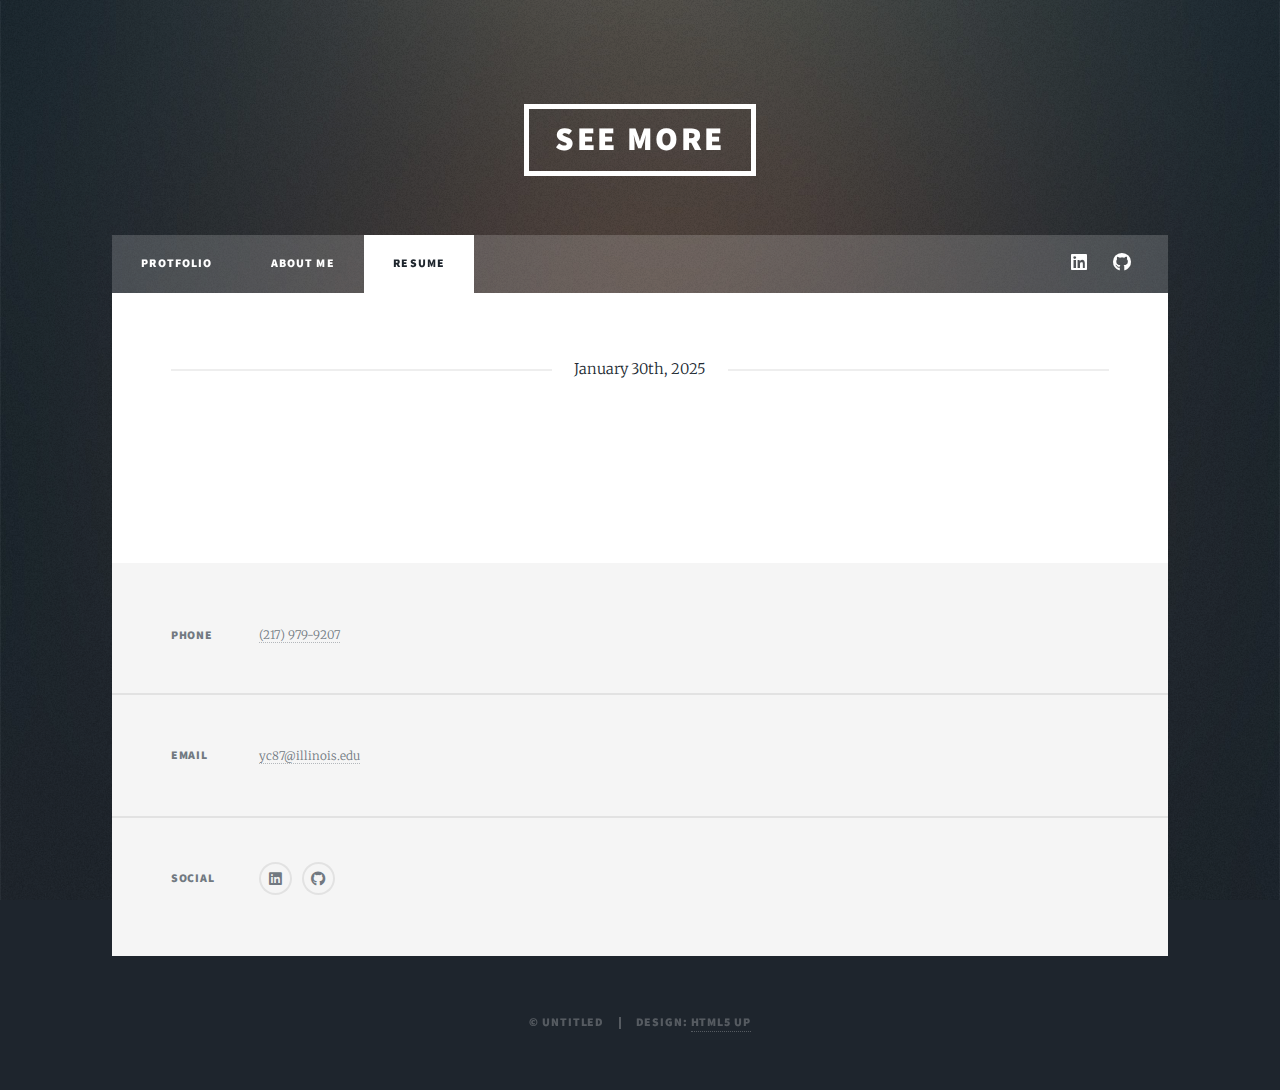
==== Resume.html @ 0efb48a1 "first commit" ====
<!DOCTYPE HTML>
<!--
	Massively by HTML5 UP
	html5up.net | @ajlkn
	Free for personal and commercial use under the CCA 3.0 license (html5up.net/license)
-->
<html>
	<head>
		<title>resume</title>
		<meta charset="utf-8" />
		<meta name="viewport" content="width=device-width, initial-scale=1, user-scalable=no" />
		<link rel="stylesheet" href="assets/css/main.css" />
		<noscript><link rel="stylesheet" href="assets/css/noscript.css" /></noscript>
	</head>
	<body class="is-preload">

		<!-- Wrapper -->
			<div id="wrapper">

				<!-- Header -->
					<header id="header">
						<a href="index.html" class="logo">See more</a>
					</header>

				<!-- Nav -->
					<nav id="nav">
						<ul class="links">
							<li><a href="index.html">Protfolio</a></li>
							<li><a href="AboutMe.html">About Me</a></li>
							<li class="active"><a href="Resume.html">Resume</a></li>
						</ul>
						<ul class="icons">
							<li><a href="https://www.linkedin.com/in/yun-chiao-miffy-cheng-388299326/" class="icon brands alt fa-linkedin"><span class="label">LinkedIn</span></a></li>
							<li><a href="https://github.com/miffycheng" class="icon brands fa-github"><span class="label">GitHub</span></a></li>
						</ul>
					</nav>

				<!-- Main -->
					<div id="main">

						<!-- Post -->
							<section class="post">
								<header class="major">
									<span class="date">January 30th, 2025</span>
			
									<div class="image main"><img src="images/PORTFOLIO.jpg" alt="" /></div>
								</header>


								
</code></pre>

							</section>

					</div>

				<!-- Footer -->
					<footer id="footer">
						<section class="split contact">
							<section>
								<h3>Phone</h3>
								<p><a href="#">(217) 979-9207</a></p>
							</section>
							<section>
								<h3>Email</h3>
								<p><a href="#">yc87@illinois.edu</a></p>
							</section>
							<section>
								<h3>Social</h3>
								<ul class="icons alt">
									<li><a href="https://www.linkedin.com/in/yun-chiao-miffy-cheng-388299326/" class="icon brands alt fa-linkedin"><span class="label">LinkedIn</span></a></li>
									<li><a href="https://github.com/miffycheng" class="icon brands fa-github"><span class="label">GitHub</span></a></li>
								</ul>
							</section>
						</section>
					</footer>

				<!-- Copyright -->
					<div id="copyright">
						<ul><li>&copy; Untitled</li><li>Design: <a href="https://html5up.net">HTML5 UP</a></li></ul>
					</div>

			</div>

		<!-- Scripts -->
			<script src="assets/js/jquery.min.js"></script>
			<script src="assets/js/jquery.scrollex.min.js"></script>
			<script src="assets/js/jquery.scrolly.min.js"></script>
			<script src="assets/js/browser.min.js"></script>
			<script src="assets/js/breakpoints.min.js"></script>
			<script src="assets/js/util.js"></script>
			<script src="assets/js/main.js"></script>

	</body>
</html>
---- assets/css/main.css ----
@import url(fontawesome-all.min.css);
@import url("https://fonts.googleapis.com/css?family=Merriweather:300,700,300italic,700italic|Source+Sans+Pro:900");

/*
	Massively by HTML5 UP
	html5up.net | @ajlkn
	Free for personal and commercial use under the CCA 3.0 license (html5up.net/license)
*/

html, body, div, span, applet, object,
iframe, h1, h2, h3, h4, h5, h6, p, blockquote,
pre, a, abbr, acronym, address, big, cite,
code, del, dfn, em, img, ins, kbd, q, s, samp,
small, strike, strong, sub, sup, tt, var, b,
u, i, center, dl, dt, dd, ol, ul, li, fieldset,
form, label, legend, table, caption, tbody,
tfoot, thead, tr, th, td, article, aside,
canvas, details, embed, figure, figcaption,
footer, header, hgroup, menu, nav, output, ruby,
section, summary, time, mark, audio, video {
	margin: 0;
	padding: 0;
	border: 0;
	font-size: 100%;
	font: inherit;
	vertical-align: baseline;}

article, aside, details, figcaption, figure,
footer, header, hgroup, menu, nav, section {
	display: block;}

body {
	line-height: 1;
}

ol, ul {
	list-style: none;
}

blockquote, q {
	quotes: none;
}

	blockquote:before, blockquote:after, q:before, q:after {
		content: '';
		content: none;
	}

table {
	border-collapse: collapse;
	border-spacing: 0;
}

body {
	-webkit-text-size-adjust: none;
}

mark {
	background-color: transparent;
	color: inherit;
}

input::-moz-focus-inner {
	border: 0;
	padding: 0;
}

input, select, textarea {
	-moz-appearance: none;
	-webkit-appearance: none;
	-ms-appearance: none;
	appearance: none;
}

/* Basic */

	@-ms-viewport {
		width: device-width;
	}

	body {
		-ms-overflow-style: scrollbar;
	}

	@media screen and (max-width: 480px) {

		html, body {
			min-width: 320px;
		}

	}

	html {
		box-sizing: border-box;
	}

	*, *:before, *:after {
		box-sizing: inherit;
	}

	body {
		background-color: #1e252d;
	}

		body.is-preload *, body.is-preload *:before, body.is-preload *:after {
			-moz-animation: none !important;
			-webkit-animation: none !important;
			-ms-animation: none !important;
			animation: none !important;
			-moz-transition: none !important;
			-webkit-transition: none !important;
			-ms-transition: none !important;
			transition: none !important;
		}

/* Type */

	html {
		font-size: 16pt;
	}

		@media screen and (max-width: 1680px) {

			html {
				font-size: 12pt;
			}

		}

		@media screen and (max-width: 1280px) {

			html {
				font-size: 11pt;
			}

		}

		@media screen and (max-width: 360px) {

			html {
				font-size: 10pt;
			}

		}

	body {
		color: #212931;
	}

	body, input, select, textarea {
		font-family: "Merriweather", Georgia, serif;
		font-weight: 300;
		font-size: 1rem;
		line-height: 2.375;
	}

	a {
		-moz-transition: color 0.2s ease-in-out, background-color 0.2s ease-in-out, border-color 0.2s ease-in-out, box-shadow 0.2s ease-in-out;
		-webkit-transition: color 0.2s ease-in-out, background-color 0.2s ease-in-out, border-color 0.2s ease-in-out, box-shadow 0.2s ease-in-out;
		-ms-transition: color 0.2s ease-in-out, background-color 0.2s ease-in-out, border-color 0.2s ease-in-out, box-shadow 0.2s ease-in-out;
		transition: color 0.2s ease-in-out, background-color 0.2s ease-in-out, border-color 0.2s ease-in-out, box-shadow 0.2s ease-in-out;
		border-bottom: dotted 1px;
		text-decoration: none;
	}

		a:hover {
			border-bottom-color: transparent;
		}

	strong, b {
		font-weight: 600;
	}

	em, i {
		font-style: italic;
	}

	p {
		text-align: justify;
		margin: 0 0 2rem 0;
	}

	h1, h2, h3, h4, h5, h6 {
		font-family: "Source Sans Pro", Helvetica, sans-serif;
		font-weight: 900;
		line-height: 1.5;
		letter-spacing: 0.075em;
		text-transform: uppercase;
		margin: 0 0 1rem 0;
	}

		h1 a, h2 a, h3 a, h4 a, h5 a, h6 a {
			border-bottom: 0;
			color: inherit;
			text-decoration: none;
		}

	h1 {
		font-size: 4rem;
		line-height: 1.1;
		margin: 0 0 2rem 0;
	}

	h2 {
		font-size: 1.75rem;
		line-height: 1.3;
		margin: 0 0 1.5rem 0;
	}

	h3 {
		font-size: 1.25rem;
		margin: 0 0 1.5rem 0;
	}

	h4 {
		font-size: 1rem;
	}

	h5 {
		font-size: 0.9rem;
	}

	h6 {
		font-size: 0.8rem;
	}

	sub {
		font-size: 0.8rem;
		position: relative;
		top: 0.5rem;
	}

	sup {
		font-size: 0.8rem;
		position: relative;
		top: -0.5rem;
	}

	blockquote {
		border-left: solid 4px;
		font-style: italic;
		margin: 0 0 2rem 0;
		padding: 0.5rem 0 0.5rem 2rem;
	}

	code {
		border: solid 2px;
		font-family: "Courier New", monospace;
		font-size: 0.9rem;
		margin: 0 0.25rem;
		padding: 0.25rem 0.65rem;
	}

	pre {
		-webkit-overflow-scrolling: touch;
		font-family: "Courier New", monospace;
		font-size: 0.9rem;
		margin: 0 0 2rem 0;
	}

		pre code {
			display: block;
			line-height: 1.75;
			padding: 1rem 1.5rem;
			overflow-x: auto;
		}

	hr {
		border: 0;
		border-bottom: solid 2px;
		margin: 3rem 0;
	}

		hr.major {
			margin: 5rem 0;
		}

	.align-left {
		text-align: left;
	}

	.align-center {
		text-align: center;
	}

	.align-right {
		text-align: right;
	}

	input, select, textarea {
		color: #212931;
	}

	a {
		color: #212931;
		border-bottom-color: rgba(33, 41, 49, 0.5);
	}

		a:hover {
			border-bottom-color: transparent;
			color: #18bfef !important;
		}

	strong, b {
		color: #212931;
	}

	h1, h2, h3, h4, h5, h6 {
		color: #212931;
	}

	blockquote {
		border-left-color: #eeeeee;
	}

	code {
		background: rgba(220, 220, 220, 0.25);
		border-color: #eeeeee;
	}

	hr {
		border-bottom-color: #eeeeee;
	}

/* Row */

	.row {
		display: flex;
		flex-wrap: wrap;
		box-sizing: border-box;
		align-items: stretch;
	}

		.row > * {
			box-sizing: border-box;
		}

		.row.gtr-uniform > * > :last-child {
			margin-bottom: 0;
		}

		.row.aln-left {
			justify-content: flex-start;
		}

		.row.aln-center {
			justify-content: center;
		}

		.row.aln-right {
			justify-content: flex-end;
		}

		.row.aln-top {
			align-items: flex-start;
		}

		.row.aln-middle {
			align-items: center;
		}

		.row.aln-bottom {
			align-items: flex-end;
		}

		.row > .imp {
			order: -1;
		}

		.row > .col-1 {
			width: 8.33333%;
		}

		.row > .off-1 {
			margin-left: 8.33333%;
		}

		.row > .col-2 {
			width: 16.66667%;
		}

		.row > .off-2 {
			margin-left: 16.66667%;
		}

		.row > .col-3 {
			width: 25%;
		}

		.row > .off-3 {
			margin-left: 25%;
		}

		.row > .col-4 {
			width: 33.33333%;
		}

		.row > .off-4 {
			margin-left: 33.33333%;
		}

		.row > .col-5 {
			width: 41.66667%;
		}

		.row > .off-5 {
			margin-left: 41.66667%;
		}

		.row > .col-6 {
			width: 50%;
		}

		.row > .off-6 {
			margin-left: 50%;
		}

		.row > .col-7 {
			width: 58.33333%;
		}

		.row > .off-7 {
			margin-left: 58.33333%;
		}

		.row > .col-8 {
			width: 66.66667%;
		}

		.row > .off-8 {
			margin-left: 66.66667%;
		}

		.row > .col-9 {
			width: 75%;
		}

		.row > .off-9 {
			margin-left: 75%;
		}

		.row > .col-10 {
			width: 83.33333%;
		}

		.row > .off-10 {
			margin-left: 83.33333%;
		}

		.row > .col-11 {
			width: 91.66667%;
		}

		.row > .off-11 {
			margin-left: 91.66667%;
		}

		.row > .col-12 {
			width: 100%;
		}

		.row > .off-12 {
			margin-left: 100%;
		}

		.row.gtr-0 {
			margin-top: 0;
			margin-left: 0rem;
		}

			.row.gtr-0 > * {
				padding: 0 0 0 0rem;
			}

			.row.gtr-0.gtr-uniform {
				margin-top: 0rem;
			}

				.row.gtr-0.gtr-uniform > * {
					padding-top: 0rem;
				}

		.row.gtr-25 {
			margin-top: 0;
			margin-left: -0.375rem;
		}

			.row.gtr-25 > * {
				padding: 0 0 0 0.375rem;
			}

			.row.gtr-25.gtr-uniform {
				margin-top: -0.375rem;
			}

				.row.gtr-25.gtr-uniform > * {
					padding-top: 0.375rem;
				}

		.row.gtr-50 {
			margin-top: 0;
			margin-left: -0.75rem;
		}

			.row.gtr-50 > * {
				padding: 0 0 0 0.75rem;
			}

			.row.gtr-50.gtr-uniform {
				margin-top: -0.75rem;
			}

				.row.gtr-50.gtr-uniform > * {
					padding-top: 0.75rem;
				}

		.row {
			margin-top: 0;
			margin-left: -1.5rem;
		}

			.row > * {
				padding: 0 0 0 1.5rem;
			}

			.row.gtr-uniform {
				margin-top: -1.5rem;
			}

				.row.gtr-uniform > * {
					padding-top: 1.5rem;
				}

		.row.gtr-150 {
			margin-top: 0;
			margin-left: -2.25rem;
		}

			.row.gtr-150 > * {
				padding: 0 0 0 2.25rem;
			}

			.row.gtr-150.gtr-uniform {
				margin-top: -2.25rem;
			}

				.row.gtr-150.gtr-uniform > * {
					padding-top: 2.25rem;
				}

		.row.gtr-200 {
			margin-top: 0;
			margin-left: -3rem;
		}

			.row.gtr-200 > * {
				padding: 0 0 0 3rem;
			}

			.row.gtr-200.gtr-uniform {
				margin-top: -3rem;
			}

				.row.gtr-200.gtr-uniform > * {
					padding-top: 3rem;
				}

		@media screen and (max-width: 1680px) {

			.row {
				display: flex;
				flex-wrap: wrap;
				box-sizing: border-box;
				align-items: stretch;
			}

				.row > * {
					box-sizing: border-box;
				}

				.row.gtr-uniform > * > :last-child {
					margin-bottom: 0;
				}

				.row.aln-left {
					justify-content: flex-start;
				}

				.row.aln-center {
					justify-content: center;
				}

				.row.aln-right {
					justify-content: flex-end;
				}

				.row.aln-top {
					align-items: flex-start;
				}

				.row.aln-middle {
					align-items: center;
				}

				.row.aln-bottom {
					align-items: flex-end;
				}

				.row > .imp-xlarge {
					order: -1;
				}

				.row > .col-1-xlarge {
					width: 8.33333%;
				}

				.row > .off-1-xlarge {
					margin-left: 8.33333%;
				}

				.row > .col-2-xlarge {
					width: 16.66667%;
				}

				.row > .off-2-xlarge {
					margin-left: 16.66667%;
				}

				.row > .col-3-xlarge {
					width: 25%;
				}

				.row > .off-3-xlarge {
					margin-left: 25%;
				}

				.row > .col-4-xlarge {
					width: 33.33333%;
				}

				.row > .off-4-xlarge {
					margin-left: 33.33333%;
				}

				.row > .col-5-xlarge {
					width: 41.66667%;
				}

				.row > .off-5-xlarge {
					margin-left: 41.66667%;
				}

				.row > .col-6-xlarge {
					width: 50%;
				}

				.row > .off-6-xlarge {
					margin-left: 50%;
				}

				.row > .col-7-xlarge {
					width: 58.33333%;
				}

				.row > .off-7-xlarge {
					margin-left: 58.33333%;
				}

				.row > .col-8-xlarge {
					width: 66.66667%;
				}

				.row > .off-8-xlarge {
					margin-left: 66.66667%;
				}

				.row > .col-9-xlarge {
					width: 75%;
				}

				.row > .off-9-xlarge {
					margin-left: 75%;
				}

				.row > .col-10-xlarge {
					width: 83.33333%;
				}

				.row > .off-10-xlarge {
					margin-left: 83.33333%;
				}

				.row > .col-11-xlarge {
					width: 91.66667%;
				}

				.row > .off-11-xlarge {
					margin-left: 91.66667%;
				}

				.row > .col-12-xlarge {
					width: 100%;
				}

				.row > .off-12-xlarge {
					margin-left: 100%;
				}

				.row.gtr-0 {
					margin-top: 0;
					margin-left: 0rem;
				}

					.row.gtr-0 > * {
						padding: 0 0 0 0rem;
					}

					.row.gtr-0.gtr-uniform {
						margin-top: 0rem;
					}

						.row.gtr-0.gtr-uniform > * {
							padding-top: 0rem;
						}

				.row.gtr-25 {
					margin-top: 0;
					margin-left: -0.375rem;
				}

					.row.gtr-25 > * {
						padding: 0 0 0 0.375rem;
					}

					.row.gtr-25.gtr-uniform {
						margin-top: -0.375rem;
					}

						.row.gtr-25.gtr-uniform > * {
							padding-top: 0.375rem;
						}

				.row.gtr-50 {
					margin-top: 0;
					margin-left: -0.75rem;
				}

					.row.gtr-50 > * {
						padding: 0 0 0 0.75rem;
					}

					.row.gtr-50.gtr-uniform {
						margin-top: -0.75rem;
					}

						.row.gtr-50.gtr-uniform > * {
							padding-top: 0.75rem;
						}

				.row {
					margin-top: 0;
					margin-left: -1.5rem;
				}

					.row > * {
						padding: 0 0 0 1.5rem;
					}

					.row.gtr-uniform {
						margin-top: -1.5rem;
					}

						.row.gtr-uniform > * {
							padding-top: 1.5rem;
						}

				.row.gtr-150 {
					margin-top: 0;
					margin-left: -2.25rem;
				}

					.row.gtr-150 > * {
						padding: 0 0 0 2.25rem;
					}

					.row.gtr-150.gtr-uniform {
						margin-top: -2.25rem;
					}

						.row.gtr-150.gtr-uniform > * {
							padding-top: 2.25rem;
						}

				.row.gtr-200 {
					margin-top: 0;
					margin-left: -3rem;
				}

					.row.gtr-200 > * {
						padding: 0 0 0 3rem;
					}

					.row.gtr-200.gtr-uniform {
						margin-top: -3rem;
					}

						.row.gtr-200.gtr-uniform > * {
							padding-top: 3rem;
						}

		}

		@media screen and (max-width: 1280px) {

			.row {
				display: flex;
				flex-wrap: wrap;
				box-sizing: border-box;
				align-items: stretch;
			}

				.row > * {
					box-sizing: border-box;
				}

				.row.gtr-uniform > * > :last-child {
					margin-bottom: 0;
				}

				.row.aln-left {
					justify-content: flex-start;
				}

				.row.aln-center {
					justify-content: center;
				}

				.row.aln-right {
					justify-content: flex-end;
				}

				.row.aln-top {
					align-items: flex-start;
				}

				.row.aln-middle {
					align-items: center;
				}

				.row.aln-bottom {
					align-items: flex-end;
				}

				.row > .imp-large {
					order: -1;
				}

				.row > .col-1-large {
					width: 8.33333%;
				}

				.row > .off-1-large {
					margin-left: 8.33333%;
				}

				.row > .col-2-large {
					width: 16.66667%;
				}

				.row > .off-2-large {
					margin-left: 16.66667%;
				}

				.row > .col-3-large {
					width: 25%;
				}

				.row > .off-3-large {
					margin-left: 25%;
				}

				.row > .col-4-large {
					width: 33.33333%;
				}

				.row > .off-4-large {
					margin-left: 33.33333%;
				}

				.row > .col-5-large {
					width: 41.66667%;
				}

				.row > .off-5-large {
					margin-left: 41.66667%;
				}

				.row > .col-6-large {
					width: 50%;
				}

				.row > .off-6-large {
					margin-left: 50%;
				}

				.row > .col-7-large {
					width: 58.33333%;
				}

				.row > .off-7-large {
					margin-left: 58.33333%;
				}

				.row > .col-8-large {
					width: 66.66667%;
				}

				.row > .off-8-large {
					margin-left: 66.66667%;
				}

				.row > .col-9-large {
					width: 75%;
				}

				.row > .off-9-large {
					margin-left: 75%;
				}

				.row > .col-10-large {
					width: 83.33333%;
				}

				.row > .off-10-large {
					margin-left: 83.33333%;
				}

				.row > .col-11-large {
					width: 91.66667%;
				}

				.row > .off-11-large {
					margin-left: 91.66667%;
				}

				.row > .col-12-large {
					width: 100%;
				}

				.row > .off-12-large {
					margin-left: 100%;
				}

				.row.gtr-0 {
					margin-top: 0;
					margin-left: 0rem;
				}

					.row.gtr-0 > * {
						padding: 0 0 0 0rem;
					}

					.row.gtr-0.gtr-uniform {
						margin-top: 0rem;
					}

						.row.gtr-0.gtr-uniform > * {
							padding-top: 0rem;
						}

				.row.gtr-25 {
					margin-top: 0;
					margin-left: -0.375rem;
				}

					.row.gtr-25 > * {
						padding: 0 0 0 0.375rem;
					}

					.row.gtr-25.gtr-uniform {
						margin-top: -0.375rem;
					}

						.row.gtr-25.gtr-uniform > * {
							padding-top: 0.375rem;
						}

				.row.gtr-50 {
					margin-top: 0;
					margin-left: -0.75rem;
				}

					.row.gtr-50 > * {
						padding: 0 0 0 0.75rem;
					}

					.row.gtr-50.gtr-uniform {
						margin-top: -0.75rem;
					}

						.row.gtr-50.gtr-uniform > * {
							padding-top: 0.75rem;
						}

				.row {
					margin-top: 0;
					margin-left: -1.5rem;
				}

					.row > * {
						padding: 0 0 0 1.5rem;
					}

					.row.gtr-uniform {
						margin-top: -1.5rem;
					}

						.row.gtr-uniform > * {
							padding-top: 1.5rem;
						}

				.row.gtr-150 {
					margin-top: 0;
					margin-left: -2.25rem;
				}

					.row.gtr-150 > * {
						padding: 0 0 0 2.25rem;
					}

					.row.gtr-150.gtr-uniform {
						margin-top: -2.25rem;
					}

						.row.gtr-150.gtr-uniform > * {
							padding-top: 2.25rem;
						}

				.row.gtr-200 {
					margin-top: 0;
					margin-left: -3rem;
				}

					.row.gtr-200 > * {
						padding: 0 0 0 3rem;
					}

					.row.gtr-200.gtr-uniform {
						margin-top: -3rem;
					}

						.row.gtr-200.gtr-uniform > * {
							padding-top: 3rem;
						}

		}

		@media screen and (max-width: 980px) {

			.row {
				display: flex;
				flex-wrap: wrap;
				box-sizing: border-box;
				align-items: stretch;
			}

				.row > * {
					box-sizing: border-box;
				}

				.row.gtr-uniform > * > :last-child {
					margin-bottom: 0;
				}

				.row.aln-left {
					justify-content: flex-start;
				}

				.row.aln-center {
					justify-content: center;
				}

				.row.aln-right {
					justify-content: flex-end;
				}

				.row.aln-top {
					align-items: flex-start;
				}

				.row.aln-middle {
					align-items: center;
				}

				.row.aln-bottom {
					align-items: flex-end;
				}

				.row > .imp-medium {
					order: -1;
				}

				.row > .col-1-medium {
					width: 8.33333%;
				}

				.row > .off-1-medium {
					margin-left: 8.33333%;
				}

				.row > .col-2-medium {
					width: 16.66667%;
				}

				.row > .off-2-medium {
					margin-left: 16.66667%;
				}

				.row > .col-3-medium {
					width: 25%;
				}

				.row > .off-3-medium {
					margin-left: 25%;
				}

				.row > .col-4-medium {
					width: 33.33333%;
				}

				.row > .off-4-medium {
					margin-left: 33.33333%;
				}

				.row > .col-5-medium {
					width: 41.66667%;
				}

				.row > .off-5-medium {
					margin-left: 41.66667%;
				}

				.row > .col-6-medium {
					width: 50%;
				}

				.row > .off-6-medium {
					margin-left: 50%;
				}

				.row > .col-7-medium {
					width: 58.33333%;
				}

				.row > .off-7-medium {
					margin-left: 58.33333%;
				}

				.row > .col-8-medium {
					width: 66.66667%;
				}

				.row > .off-8-medium {
					margin-left: 66.66667%;
				}

				.row > .col-9-medium {
					width: 75%;
				}

				.row > .off-9-medium {
					margin-left: 75%;
				}

				.row > .col-10-medium {
					width: 83.33333%;
				}

				.row > .off-10-medium {
					margin-left: 83.33333%;
				}

				.row > .col-11-medium {
					width: 91.66667%;
				}

				.row > .off-11-medium {
					margin-left: 91.66667%;
				}

				.row > .col-12-medium {
					width: 100%;
				}

				.row > .off-12-medium {
					margin-left: 100%;
				}

				.row.gtr-0 {
					margin-top: 0;
					margin-left: 0rem;
				}

					.row.gtr-0 > * {
						padding: 0 0 0 0rem;
					}

					.row.gtr-0.gtr-uniform {
						margin-top: 0rem;
					}

						.row.gtr-0.gtr-uniform > * {
							padding-top: 0rem;
						}

				.row.gtr-25 {
					margin-top: 0;
					margin-left: -0.375rem;
				}

					.row.gtr-25 > * {
						padding: 0 0 0 0.375rem;
					}

					.row.gtr-25.gtr-uniform {
						margin-top: -0.375rem;
					}

						.row.gtr-25.gtr-uniform > * {
							padding-top: 0.375rem;
						}

				.row.gtr-50 {
					margin-top: 0;
					margin-left: -0.75rem;
				}

					.row.gtr-50 > * {
						padding: 0 0 0 0.75rem;
					}

					.row.gtr-50.gtr-uniform {
						margin-top: -0.75rem;
					}

						.row.gtr-50.gtr-uniform > * {
							padding-top: 0.75rem;
						}

				.row {
					margin-top: 0;
					margin-left: -1.5rem;
				}

					.row > * {
						padding: 0 0 0 1.5rem;
					}

					.row.gtr-uniform {
						margin-top: -1.5rem;
					}

						.row.gtr-uniform > * {
							padding-top: 1.5rem;
						}

				.row.gtr-150 {
					margin-top: 0;
					margin-left: -2.25rem;
				}

					.row.gtr-150 > * {
						padding: 0 0 0 2.25rem;
					}

					.row.gtr-150.gtr-uniform {
						margin-top: -2.25rem;
					}

						.row.gtr-150.gtr-uniform > * {
							padding-top: 2.25rem;
						}

				.row.gtr-200 {
					margin-top: 0;
					margin-left: -3rem;
				}

					.row.gtr-200 > * {
						padding: 0 0 0 3rem;
					}

					.row.gtr-200.gtr-uniform {
						margin-top: -3rem;
					}

						.row.gtr-200.gtr-uniform > * {
							padding-top: 3rem;
						}

		}

		@media screen and (max-width: 736px) {

			.row {
				display: flex;
				flex-wrap: wrap;
				box-sizing: border-box;
				align-items: stretch;
			}

				.row > * {
					box-sizing: border-box;
				}

				.row.gtr-uniform > * > :last-child {
					margin-bottom: 0;
				}

				.row.aln-left {
					justify-content: flex-start;
				}

				.row.aln-center {
					justify-content: center;
				}

				.row.aln-right {
					justify-content: flex-end;
				}

				.row.aln-top {
					align-items: flex-start;
				}

				.row.aln-middle {
					align-items: center;
				}

				.row.aln-bottom {
					align-items: flex-end;
				}

				.row > .imp-small {
					order: -1;
				}

				.row > .col-1-small {
					width: 8.33333%;
				}

				.row > .off-1-small {
					margin-left: 8.33333%;
				}

				.row > .col-2-small {
					width: 16.66667%;
				}

				.row > .off-2-small {
					margin-left: 16.66667%;
				}

				.row > .col-3-small {
					width: 25%;
				}

				.row > .off-3-small {
					margin-left: 25%;
				}

				.row > .col-4-small {
					width: 33.33333%;
				}

				.row > .off-4-small {
					margin-left: 33.33333%;
				}

				.row > .col-5-small {
					width: 41.66667%;
				}

				.row > .off-5-small {
					margin-left: 41.66667%;
				}

				.row > .col-6-small {
					width: 50%;
				}

				.row > .off-6-small {
					margin-left: 50%;
				}

				.row > .col-7-small {
					width: 58.33333%;
				}

				.row > .off-7-small {
					margin-left: 58.33333%;
				}

				.row > .col-8-small {
					width: 66.66667%;
				}

				.row > .off-8-small {
					margin-left: 66.66667%;
				}

				.row > .col-9-small {
					width: 75%;
				}

				.row > .off-9-small {
					margin-left: 75%;
				}

				.row > .col-10-small {
					width: 83.33333%;
				}

				.row > .off-10-small {
					margin-left: 83.33333%;
				}

				.row > .col-11-small {
					width: 91.66667%;
				}

				.row > .off-11-small {
					margin-left: 91.66667%;
				}

				.row > .col-12-small {
					width: 100%;
				}

				.row > .off-12-small {
					margin-left: 100%;
				}

				.row.gtr-0 {
					margin-top: 0;
					margin-left: 0rem;
				}

					.row.gtr-0 > * {
						padding: 0 0 0 0rem;
					}

					.row.gtr-0.gtr-uniform {
						margin-top: 0rem;
					}

						.row.gtr-0.gtr-uniform > * {
							padding-top: 0rem;
						}

				.row.gtr-25 {
					margin-top: 0;
					margin-left: -0.375rem;
				}

					.row.gtr-25 > * {
						padding: 0 0 0 0.375rem;
					}

					.row.gtr-25.gtr-uniform {
						margin-top: -0.375rem;
					}

						.row.gtr-25.gtr-uniform > * {
							padding-top: 0.375rem;
						}

				.row.gtr-50 {
					margin-top: 0;
					margin-left: -0.75rem;
				}

					.row.gtr-50 > * {
						padding: 0 0 0 0.75rem;
					}

					.row.gtr-50.gtr-uniform {
						margin-top: -0.75rem;
					}

						.row.gtr-50.gtr-uniform > * {
							padding-top: 0.75rem;
						}

				.row {
					margin-top: 0;
					margin-left: -1.5rem;
				}

					.row > * {
						padding: 0 0 0 1.5rem;
					}

					.row.gtr-uniform {
						margin-top: -1.5rem;
					}

						.row.gtr-uniform > * {
							padding-top: 1.5rem;
						}

				.row.gtr-150 {
					margin-top: 0;
					margin-left: -2.25rem;
				}

					.row.gtr-150 > * {
						padding: 0 0 0 2.25rem;
					}

					.row.gtr-150.gtr-uniform {
						margin-top: -2.25rem;
					}

						.row.gtr-150.gtr-uniform > * {
							padding-top: 2.25rem;
						}

				.row.gtr-200 {
					margin-top: 0;
					margin-left: -3rem;
				}

					.row.gtr-200 > * {
						padding: 0 0 0 3rem;
					}

					.row.gtr-200.gtr-uniform {
						margin-top: -3rem;
					}

						.row.gtr-200.gtr-uniform > * {
							padding-top: 3rem;
						}

		}

		@media screen and (max-width: 480px) {

			.row {
				display: flex;
				flex-wrap: wrap;
				box-sizing: border-box;
				align-items: stretch;
			}

				.row > * {
					box-sizing: border-box;
				}

				.row.gtr-uniform > * > :last-child {
					margin-bottom: 0;
				}

				.row.aln-left {
					justify-content: flex-start;
				}

				.row.aln-center {
					justify-content: center;
				}

				.row.aln-right {
					justify-content: flex-end;
				}

				.row.aln-top {
					align-items: flex-start;
				}

				.row.aln-middle {
					align-items: center;
				}

				.row.aln-bottom {
					align-items: flex-end;
				}

				.row > .imp-xsmall {
					order: -1;
				}

				.row > .col-1-xsmall {
					width: 8.33333%;
				}

				.row > .off-1-xsmall {
					margin-left: 8.33333%;
				}

				.row > .col-2-xsmall {
					width: 16.66667%;
				}

				.row > .off-2-xsmall {
					margin-left: 16.66667%;
				}

				.row > .col-3-xsmall {
					width: 25%;
				}

				.row > .off-3-xsmall {
					margin-left: 25%;
				}

				.row > .col-4-xsmall {
					width: 33.33333%;
				}

				.row > .off-4-xsmall {
					margin-left: 33.33333%;
				}

				.row > .col-5-xsmall {
					width: 41.66667%;
				}

				.row > .off-5-xsmall {
					margin-left: 41.66667%;
				}

				.row > .col-6-xsmall {
					width: 50%;
				}

				.row > .off-6-xsmall {
					margin-left: 50%;
				}

				.row > .col-7-xsmall {
					width: 58.33333%;
				}

				.row > .off-7-xsmall {
					margin-left: 58.33333%;
				}

				.row > .col-8-xsmall {
					width: 66.66667%;
				}

				.row > .off-8-xsmall {
					margin-left: 66.66667%;
				}

				.row > .col-9-xsmall {
					width: 75%;
				}

				.row > .off-9-xsmall {
					margin-left: 75%;
				}

				.row > .col-10-xsmall {
					width: 83.33333%;
				}

				.row > .off-10-xsmall {
					margin-left: 83.33333%;
				}

				.row > .col-11-xsmall {
					width: 91.66667%;
				}

				.row > .off-11-xsmall {
					margin-left: 91.66667%;
				}

				.row > .col-12-xsmall {
					width: 100%;
				}

				.row > .off-12-xsmall {
					margin-left: 100%;
				}

				.row.gtr-0 {
					margin-top: 0;
					margin-left: 0rem;
				}

					.row.gtr-0 > * {
						padding: 0 0 0 0rem;
					}

					.row.gtr-0.gtr-uniform {
						margin-top: 0rem;
					}

						.row.gtr-0.gtr-uniform > * {
							padding-top: 0rem;
						}

				.row.gtr-25 {
					margin-top: 0;
					margin-left: -0.375rem;
				}

					.row.gtr-25 > * {
						padding: 0 0 0 0.375rem;
					}

					.row.gtr-25.gtr-uniform {
						margin-top: -0.375rem;
					}

						.row.gtr-25.gtr-uniform > * {
							padding-top: 0.375rem;
						}

				.row.gtr-50 {
					margin-top: 0;
					margin-left: -0.75rem;
				}

					.row.gtr-50 > * {
						padding: 0 0 0 0.75rem;
					}

					.row.gtr-50.gtr-uniform {
						margin-top: -0.75rem;
					}

						.row.gtr-50.gtr-uniform > * {
							padding-top: 0.75rem;
						}

				.row {
					margin-top: 0;
					margin-left: -1.5rem;
				}

					.row > * {
						padding: 0 0 0 1.5rem;
					}

					.row.gtr-uniform {
						margin-top: -1.5rem;
					}

						.row.gtr-uniform > * {
							padding-top: 1.5rem;
						}

				.row.gtr-150 {
					margin-top: 0;
					margin-left: -2.25rem;
				}

					.row.gtr-150 > * {
						padding: 0 0 0 2.25rem;
					}

					.row.gtr-150.gtr-uniform {
						margin-top: -2.25rem;
					}

						.row.gtr-150.gtr-uniform > * {
							padding-top: 2.25rem;
						}

				.row.gtr-200 {
					margin-top: 0;
					margin-left: -3rem;
				}

					.row.gtr-200 > * {
						padding: 0 0 0 3rem;
					}

					.row.gtr-200.gtr-uniform {
						margin-top: -3rem;
					}

						.row.gtr-200.gtr-uniform > * {
							padding-top: 3rem;
						}

		}

		@media screen and (max-width: 360px) {

			.row {
				display: flex;
				flex-wrap: wrap;
				box-sizing: border-box;
				align-items: stretch;
			}

				.row > * {
					box-sizing: border-box;
				}

				.row.gtr-uniform > * > :last-child {
					margin-bottom: 0;
				}

				.row.aln-left {
					justify-content: flex-start;
				}

				.row.aln-center {
					justify-content: center;
				}

				.row.aln-right {
					justify-content: flex-end;
				}

				.row.aln-top {
					align-items: flex-start;
				}

				.row.aln-middle {
					align-items: center;
				}

				.row.aln-bottom {
					align-items: flex-end;
				}

				.row > .imp-xxsmall {
					order: -1;
				}

				.row > .col-1-xxsmall {
					width: 8.33333%;
				}

				.row > .off-1-xxsmall {
					margin-left: 8.33333%;
				}

				.row > .col-2-xxsmall {
					width: 16.66667%;
				}

				.row > .off-2-xxsmall {
					margin-left: 16.66667%;
				}

				.row > .col-3-xxsmall {
					width: 25%;
				}

				.row > .off-3-xxsmall {
					margin-left: 25%;
				}

				.row > .col-4-xxsmall {
					width: 33.33333%;
				}

				.row > .off-4-xxsmall {
					margin-left: 33.33333%;
				}

				.row > .col-5-xxsmall {
					width: 41.66667%;
				}

				.row > .off-5-xxsmall {
					margin-left: 41.66667%;
				}

				.row > .col-6-xxsmall {
					width: 50%;
				}

				.row > .off-6-xxsmall {
					margin-left: 50%;
				}

				.row > .col-7-xxsmall {
					width: 58.33333%;
				}

				.row > .off-7-xxsmall {
					margin-left: 58.33333%;
				}

				.row > .col-8-xxsmall {
					width: 66.66667%;
				}

				.row > .off-8-xxsmall {
					margin-left: 66.66667%;
				}

				.row > .col-9-xxsmall {
					width: 75%;
				}

				.row > .off-9-xxsmall {
					margin-left: 75%;
				}

				.row > .col-10-xxsmall {
					width: 83.33333%;
				}

				.row > .off-10-xxsmall {
					margin-left: 83.33333%;
				}

				.row > .col-11-xxsmall {
					width: 91.66667%;
				}

				.row > .off-11-xxsmall {
					margin-left: 91.66667%;
				}

				.row > .col-12-xxsmall {
					width: 100%;
				}

				.row > .off-12-xxsmall {
					margin-left: 100%;
				}

				.row.gtr-0 {
					margin-top: 0;
					margin-left: 0rem;
				}

					.row.gtr-0 > * {
						padding: 0 0 0 0rem;
					}

					.row.gtr-0.gtr-uniform {
						margin-top: 0rem;
					}

						.row.gtr-0.gtr-uniform > * {
							padding-top: 0rem;
						}

				.row.gtr-25 {
					margin-top: 0;
					margin-left: -0.375rem;
				}

					.row.gtr-25 > * {
						padding: 0 0 0 0.375rem;
					}

					.row.gtr-25.gtr-uniform {
						margin-top: -0.375rem;
					}

						.row.gtr-25.gtr-uniform > * {
							padding-top: 0.375rem;
						}

				.row.gtr-50 {
					margin-top: 0;
					margin-left: -0.75rem;
				}

					.row.gtr-50 > * {
						padding: 0 0 0 0.75rem;
					}

					.row.gtr-50.gtr-uniform {
						margin-top: -0.75rem;
					}

						.row.gtr-50.gtr-uniform > * {
							padding-top: 0.75rem;
						}

				.row {
					margin-top: 0;
					margin-left: -1.5rem;
				}

					.row > * {
						padding: 0 0 0 1.5rem;
					}

					.row.gtr-uniform {
						margin-top: -1.5rem;
					}

						.row.gtr-uniform > * {
							padding-top: 1.5rem;
						}

				.row.gtr-150 {
					margin-top: 0;
					margin-left: -2.25rem;
				}

					.row.gtr-150 > * {
						padding: 0 0 0 2.25rem;
					}

					.row.gtr-150.gtr-uniform {
						margin-top: -2.25rem;
					}

						.row.gtr-150.gtr-uniform > * {
							padding-top: 2.25rem;
						}

				.row.gtr-200 {
					margin-top: 0;
					margin-left: -3rem;
				}

					.row.gtr-200 > * {
						padding: 0 0 0 3rem;
					}

					.row.gtr-200.gtr-uniform {
						margin-top: -3rem;
					}

						.row.gtr-200.gtr-uniform > * {
							padding-top: 3rem;
						}

		}

/* Box */

	.box {
		border: solid 2px;
		margin-bottom: 2rem;
		padding: 1.5rem;
	}

		.box > :last-child,
		.box > :last-child > :last-child,
		.box > :last-child > :last-child > :last-child {
			margin-bottom: 0;
		}

		.box.alt {
			border: 0;
			border-radius: 0;
			padding: 0;
		}

	.box {
		border-color: #eeeeee;
	}

/* Button */

	input[type="submit"],
	input[type="reset"],
	input[type="button"],
	button,
	.button {
		-moz-appearance: none;
		-webkit-appearance: none;
		-ms-appearance: none;
		appearance: none;
		-moz-transition: background-color 0.2s ease-in-out, box-shadow 0.2s ease-in-out, color 0.2s ease-in-out;
		-webkit-transition: background-color 0.2s ease-in-out, box-shadow 0.2s ease-in-out, color 0.2s ease-in-out;
		-ms-transition: background-color 0.2s ease-in-out, box-shadow 0.2s ease-in-out, color 0.2s ease-in-out;
		transition: background-color 0.2s ease-in-out, box-shadow 0.2s ease-in-out, color 0.2s ease-in-out;
		border: 0;
		border-radius: 0;
		cursor: pointer;
		display: inline-block;
		font-family: "Source Sans Pro", Helvetica, sans-serif;
		font-size: 0.8rem;
		font-weight: 900;
		letter-spacing: 0.075em;
		height: 3rem;
		line-height: 3rem;
		padding: 0 2rem;
		text-align: center;
		text-decoration: none;
		text-transform: uppercase;
		white-space: nowrap;
	}

		input[type="submit"].icon:before,
		input[type="reset"].icon:before,
		input[type="button"].icon:before,
		button.icon:before,
		.button.icon:before {
			margin-right: 0.5rem;
		}

		input[type="submit"].icon.solo,
		input[type="reset"].icon.solo,
		input[type="button"].icon.solo,
		button.icon.solo,
		.button.icon.solo {
			position: relative;
			width: 4rem;
			height: 4rem;
			line-height: 4rem;
			border-radius: 4rem;
			text-indent: 4rem;
			overflow: hidden;
			padding: 0;
			white-space: nowrap;
		}

			input[type="submit"].icon.solo:before,
			input[type="reset"].icon.solo:before,
			input[type="button"].icon.solo:before,
			button.icon.solo:before,
			.button.icon.solo:before {
				position: absolute;
				display: block;
				top: 0;
				left: 0;
				width: inherit;
				height: inherit;
				line-height: inherit;
				font-size: 1.25rem;
				margin-right: 0;
				text-align: center;
				text-indent: 0;
			}

		input[type="submit"].fit,
		input[type="reset"].fit,
		input[type="button"].fit,
		button.fit,
		.button.fit {
			width: 100%;
		}

		input[type="submit"].small,
		input[type="reset"].small,
		input[type="button"].small,
		button.small,
		.button.small {
			font-size: 0.7rem;
			height: 2.5rem;
			line-height: 2.5rem;
			padding: 0 1.5rem;
		}

		input[type="submit"].large,
		input[type="reset"].large,
		input[type="button"].large,
		button.large,
		.button.large {
			font-size: 0.9rem;
			height: 3.5rem;
			line-height: 3.5rem;
			padding: 0 2.75rem;
		}

		@media screen and (max-width: 980px) {

			input[type="submit"],
			input[type="reset"],
			input[type="button"],
			button,
			.button {
				font-size: 0.9rem;
				height: 3.25rem;
				line-height: 3.25rem;
			}

				input[type="submit"].large,
				input[type="reset"].large,
				input[type="button"].large,
				button.large,
				.button.large {
					font-size: 1rem;
					height: 3.75rem;
					line-height: 3.75rem;
				}

		}

		input[type="submit"].disabled, input[type="submit"]:disabled,
		input[type="reset"].disabled,
		input[type="reset"]:disabled,
		input[type="button"].disabled,
		input[type="button"]:disabled,
		button.disabled,
		button:disabled,
		.button.disabled,
		.button:disabled {
			pointer-events: none;
			opacity: 0.25;
		}

	input[type="submit"],
	input[type="reset"],
	input[type="button"],
	button,
	.button {
		background-color: transparent;
		box-shadow: inset 0 0 0 2px #212931;
		color: #212931 !important;
	}

		input[type="submit"]:hover,
		input[type="reset"]:hover,
		input[type="button"]:hover,
		button:hover,
		.button:hover {
			box-shadow: inset 0 0 0 2px #18bfef;
			color: #18bfef !important;
		}

		input[type="submit"].primary,
		input[type="reset"].primary,
		input[type="button"].primary,
		button.primary,
		.button.primary {
			background-color: #212931;
			box-shadow: none;
			color: #ffffff !important;
		}

			input[type="submit"].primary:hover,
			input[type="reset"].primary:hover,
			input[type="button"].primary:hover,
			button.primary:hover,
			.button.primary:hover {
				background-color: #18bfef;
			}

/* Form */

	form {
		margin: 0 0 2rem 0;
	}

		form > :last-child {
			margin-bottom: 0;
		}

		form > .fields {
			display: -moz-flex;
			display: -webkit-flex;
			display: -ms-flex;
			display: flex;
			-moz-flex-wrap: wrap;
			-webkit-flex-wrap: wrap;
			-ms-flex-wrap: wrap;
			flex-wrap: wrap;
			width: calc(100% + 3rem);
			margin: -1.5rem 0 2rem -1.5rem;
		}

			form > .fields > .field {
				-moz-flex-grow: 0;
				-webkit-flex-grow: 0;
				-ms-flex-grow: 0;
				flex-grow: 0;
				-moz-flex-shrink: 0;
				-webkit-flex-shrink: 0;
				-ms-flex-shrink: 0;
				flex-shrink: 0;
				padding: 1.5rem 0 0 1.5rem;
				width: calc(100% - 1.5rem);
			}

				form > .fields > .field.half {
					width: calc(50% - 0.75rem);
				}

				form > .fields > .field.third {
					width: calc(100%/3 - 0.5rem);
				}

				form > .fields > .field.quarter {
					width: calc(25% - 0.375rem);
				}

		@media screen and (max-width: 480px) {

			form > .fields {
				width: calc(100% + 3rem);
				margin: -1.5rem 0 2rem -1.5rem;
			}

				form > .fields > .field {
					padding: 1.5rem 0 0 1.5rem;
					width: calc(100% - 1.5rem);
				}

					form > .fields > .field.half {
						width: calc(100% - 1.5rem);
					}

					form > .fields > .field.third {
						width: calc(100% - 1.5rem);
					}

					form > .fields > .field.quarter {
						width: calc(100% - 1.5rem);
					}

		}

	label {
		display: block;
		font-family: "Source Sans Pro", Helvetica, sans-serif;
		font-weight: 900;
		line-height: 1.5;
		letter-spacing: 0.075em;
		font-size: 0.8rem;
		text-transform: uppercase;
		margin: 0 0 0.75rem 0;
	}

		@media screen and (max-width: 980px) {

			label {
				font-size: 0.9rem;
			}

		}

	input[type="text"],
	input[type="password"],
	input[type="email"],
	select,
	textarea {
		-moz-appearance: none;
		-webkit-appearance: none;
		-ms-appearance: none;
		appearance: none;
		background: transparent;
		border-radius: 0;
		border: solid 2px;
		color: inherit;
		display: block;
		outline: 0;
		padding: 0 1rem;
		text-decoration: none;
		width: 100%;
	}

		input[type="text"]:invalid,
		input[type="password"]:invalid,
		input[type="email"]:invalid,
		select:invalid,
		textarea:invalid {
			box-shadow: none;
		}

	select {
		background-size: 1.25rem;
		background-repeat: no-repeat;
		background-position: calc(100% - 1rem) center;
		height: 3rem;
		padding-right: 3rem;
		text-overflow: ellipsis;
	}

		select:focus::-ms-value {
			background-color: transparent;
		}

		select::-ms-expand {
			display: none;
		}

	input[type="text"],
	input[type="password"],
	input[type="email"],
	select {
		height: 3rem;
	}

	textarea {
		padding: 0.75rem 1rem;
	}

	input[type="checkbox"],
	input[type="radio"] {
		-moz-appearance: none;
		-webkit-appearance: none;
		-ms-appearance: none;
		appearance: none;
		display: block;
		float: left;
		margin-right: -2rem;
		opacity: 0;
		width: 1rem;
		z-index: -1;
	}

		input[type="checkbox"] + label,
		input[type="radio"] + label {
			text-decoration: none;
			cursor: pointer;
			display: inline-block;
			font-size: 1rem;
			letter-spacing: 0;
			font-family: "Merriweather", Georgia, serif;
			text-transform: none;
			font-weight: 300;
			padding-left: 2.8rem;
			padding-right: 1rem;
			position: relative;
		}

			input[type="checkbox"] + label:before,
			input[type="radio"] + label:before {
				-moz-osx-font-smoothing: grayscale;
				-webkit-font-smoothing: antialiased;
				display: inline-block;
				font-style: normal;
				font-variant: normal;
				text-rendering: auto;
				line-height: 1;
				text-transform: none !important;
				font-family: 'Font Awesome 5 Free';
				font-weight: 900;
			}

			input[type="checkbox"] + label:before,
			input[type="radio"] + label:before {
				border-radius: 0;
				border: solid 2px;
				content: '';
				display: inline-block;
				font-size: 0.8rem;
				height: 1.8rem;
				left: 0;
				line-height: 1.65rem;
				position: absolute;
				text-align: center;
				top: -0.125rem;
				width: 1.8rem;
			}

		input[type="checkbox"]:checked + label:before,
		input[type="radio"]:checked + label:before {
			content: '\f00c';
		}

	input[type="checkbox"] + label:before {
		border-radius: 0;
	}

	input[type="radio"] + label:before {
		border-radius: 100%;
	}

	::-webkit-input-placeholder {
		opacity: 1.0;
	}

	:-moz-placeholder {
		opacity: 1.0;
	}

	::-moz-placeholder {
		opacity: 1.0;
	}

	:-ms-input-placeholder {
		opacity: 1.0;
	}

	label {
		color: #212931;
	}

	input[type="text"],
	input[type="password"],
	input[type="email"],
	select,
	textarea {
		border-color: #eeeeee;
	}

		input[type="text"]:focus,
		input[type="password"]:focus,
		input[type="email"]:focus,
		select:focus,
		textarea:focus {
			border-color: #18bfef;
		}

	select {
		background-image: url("data:image/svg+xml;charset=utf8,%3Csvg xmlns='http://www.w3.org/2000/svg' width='40' height='40' preserveAspectRatio='none' viewBox='0 0 40 40'%3E%3Cpath d='M9.4,12.3l10.4,10.4l10.4-10.4c0.2-0.2,0.5-0.4,0.9-0.4c0.3,0,0.6,0.1,0.9,0.4l3.3,3.3c0.2,0.2,0.4,0.5,0.4,0.9 c0,0.4-0.1,0.6-0.4,0.9L20.7,31.9c-0.2,0.2-0.5,0.4-0.9,0.4c-0.3,0-0.6-0.1-0.9-0.4L4.3,17.3c-0.2-0.2-0.4-0.5-0.4-0.9 c0-0.4,0.1-0.6,0.4-0.9l3.3-3.3c0.2-0.2,0.5-0.4,0.9-0.4S9.1,12.1,9.4,12.3z' fill='%23eeeeee' /%3E%3C/svg%3E");
	}

		select option {
			background-color: #ffffff;
			color: #212931;
		}

	.select-wrapper:before {
		color: #eeeeee;
	}

	input[type="checkbox"] + label,
	input[type="radio"] + label {
		color: #212931;
	}

		input[type="checkbox"] + label:before,
		input[type="radio"] + label:before {
			border-color: #eeeeee;
		}

	input[type="checkbox"]:checked + label:before,
	input[type="radio"]:checked + label:before {
		background-color: #212931;
		border-color: #212931;
		color: #ffffff;
	}

	input[type="checkbox"]:focus + label:before,
	input[type="radio"]:focus + label:before {
		border-color: #18bfef;
	}

	::-webkit-input-placeholder {
		color: #909498 !important;
	}

	:-moz-placeholder {
		color: #909498 !important;
	}

	::-moz-placeholder {
		color: #909498 !important;
	}

	:-ms-input-placeholder {
		color: #909498 !important;
	}

	.formerize-placeholder {
		color: #909498 !important;
	}

/* Icon */

	.icon {
		text-decoration: none;
		border-bottom: none;
		position: relative;
	}

		.icon:before {
			-moz-osx-font-smoothing: grayscale;
			-webkit-font-smoothing: antialiased;
			display: inline-block;
			font-style: normal;
			font-variant: normal;
			text-rendering: auto;
			line-height: 1;
			text-transform: none !important;
			font-family: 'Font Awesome 5 Free';
			font-weight: 400;
		}

		.icon > .label {
			display: none;
		}

		.icon:before {
			line-height: inherit;
		}

		.icon.solid:before {
			font-weight: 900;
		}

		.icon.brands:before {
			font-family: 'Font Awesome 5 Brands';
		}

/* Image */

	.image {
		border: 0;
		display: inline-block;
		position: relative;
	}

		.image img {
			display: block;
		}

		.image.left, .image.right {
			max-width: 40%;
		}

			.image.left img, .image.right img {
				width: 100%;
			}

		.image.left {
			float: left;
			margin: 0 2rem 2rem 0;
			top: 0.75rem;
		}

		.image.right {
			float: right;
			margin: 0 0 2rem 2rem;
			top: 0.75rem;
		}

		.image.fit {
			display: block;
			margin: 2.5rem 0;
			width: 100%;
		}

			.image.fit:first-child {
				margin-top: 0;
			}

			.image.fit img {
				width: 100%;
			}

		.image.main {
			display: block;
			margin: 4rem 0;
			width: 100%;
		}

			.image.main:first-child {
				margin-top: 0;
			}

			.image.main img {
				width: 100%;
			}

		@media screen and (max-width: 736px) {

			.image.fit {
				margin: 2rem 0;
			}

			.image.main {
				margin: 2rem 0;
			}

		}

	a.image {
		overflow: hidden;
	}

		a.image img {
			-moz-transition: -moz-transform 0.2s ease-out;
			-webkit-transition: -webkit-transform 0.2s ease-out;
			-ms-transition: -ms-transform 0.2s ease-out;
			transition: transform 0.2s ease-out;
		}

		a.image:hover img {
			-moz-transform: scale(1.05);
			-webkit-transform: scale(1.05);
			-ms-transform: scale(1.05);
			transform: scale(1.05);
		}

/* Actions */

	ul.actions {
		display: -moz-flex;
		display: -webkit-flex;
		display: -ms-flex;
		display: flex;
		cursor: default;
		list-style: none;
		margin-left: -1rem;
		padding-left: 0;
	}

		ul.actions li {
			padding: 0 0 0 1rem;
			vertical-align: middle;
		}

		ul.actions.special {
			-moz-justify-content: center;
			-webkit-justify-content: center;
			-ms-justify-content: center;
			justify-content: center;
			width: 100%;
			margin-left: 0;
		}

			ul.actions.special li:first-child {
				padding-left: 0;
			}

		ul.actions.stacked {
			-moz-flex-direction: column;
			-webkit-flex-direction: column;
			-ms-flex-direction: column;
			flex-direction: column;
			margin-left: 0;
		}

			ul.actions.stacked li {
				padding: 1.3rem 0 0 0;
			}

				ul.actions.stacked li:first-child {
					padding-top: 0;
				}

		ul.actions.fit {
			width: calc(100% + 1rem);
		}

			ul.actions.fit li {
				-moz-flex-grow: 1;
				-webkit-flex-grow: 1;
				-ms-flex-grow: 1;
				flex-grow: 1;
				-moz-flex-shrink: 1;
				-webkit-flex-shrink: 1;
				-ms-flex-shrink: 1;
				flex-shrink: 1;
				width: 100%;
			}

				ul.actions.fit li > * {
					width: 100%;
				}

			ul.actions.fit.stacked {
				width: 100%;
			}

		@media screen and (max-width: 480px) {

			ul.actions:not(.fixed) {
				-moz-flex-direction: column;
				-webkit-flex-direction: column;
				-ms-flex-direction: column;
				flex-direction: column;
				margin-left: 0;
				width: 100% !important;
			}

				ul.actions:not(.fixed) li {
					-moz-flex-grow: 1;
					-webkit-flex-grow: 1;
					-ms-flex-grow: 1;
					flex-grow: 1;
					-moz-flex-shrink: 1;
					-webkit-flex-shrink: 1;
					-ms-flex-shrink: 1;
					flex-shrink: 1;
					padding: 1rem 0 0 0;
					text-align: center;
					width: 100%;
				}

					ul.actions:not(.fixed) li > * {
						width: 100%;
					}

					ul.actions:not(.fixed) li:first-child {
						padding-top: 0;
					}

					ul.actions:not(.fixed) li input[type="submit"],
					ul.actions:not(.fixed) li input[type="reset"],
					ul.actions:not(.fixed) li input[type="button"],
					ul.actions:not(.fixed) li button,
					ul.actions:not(.fixed) li .button {
						width: 100%;
					}

						ul.actions:not(.fixed) li input[type="submit"].icon:before,
						ul.actions:not(.fixed) li input[type="reset"].icon:before,
						ul.actions:not(.fixed) li input[type="button"].icon:before,
						ul.actions:not(.fixed) li button.icon:before,
						ul.actions:not(.fixed) li .button.icon:before {
							margin-left: -0.5rem;
						}

		}

/* Icons */

	ul.icons {
		cursor: default;
		list-style: none;
		padding-left: 0;
	}

		ul.icons li {
			display: inline-block;
			padding: 0 0.5rem 0 0;
			vertical-align: middle;
		}

			ul.icons li:last-child {
				padding-right: 0;
			}

			ul.icons li .icon:before {
				width: 2.25rem;
				height: 2.25rem;
				line-height: 2.25rem;
				display: inline-block;
				text-align: center;
				border-radius: 100%;
				font-size: 1.25rem;
			}

		ul.icons.alt li .icon:before {
			-moz-transition: color 0.2s ease-in-out, background-color 0.2s ease-in-out, border-color 0.2s ease-in-out, box-shadow 0.2s ease-in-out;
			-webkit-transition: color 0.2s ease-in-out, background-color 0.2s ease-in-out, border-color 0.2s ease-in-out, box-shadow 0.2s ease-in-out;
			-ms-transition: color 0.2s ease-in-out, background-color 0.2s ease-in-out, border-color 0.2s ease-in-out, box-shadow 0.2s ease-in-out;
			transition: color 0.2s ease-in-out, background-color 0.2s ease-in-out, border-color 0.2s ease-in-out, box-shadow 0.2s ease-in-out;
			font-size: 1rem;
		}

/* List */

	ol {
		list-style: decimal;
		margin: 0 0 2rem 0;
		padding-left: 1.25rem;
	}

		ol li {
			padding-left: 0.25rem;
		}

	ul {
		list-style: disc;
		margin: 0 0 2rem 0;
		padding-left: 1rem;
	}

		ul li {
			padding-left: 0.5rem;
		}

		ul.divided {
			list-style: none;
			padding-left: 0;
		}

			ul.divided li {
				border-top: solid 1px;
				padding: 0.5rem 0;
			}

				ul.divided li:first-child {
					border-top: 0;
					padding-top: 0;
				}

	dl {
		margin: 0 0 2rem 0;
	}

		dl dt {
			display: block;
			font-weight: 600;
			margin: 0 0 1rem 0;
		}

		dl dd {
			margin-left: 2rem;
		}

	ul.divided li {
		border-top-color: #eeeeee;
	}

	ul.icons li a.icon:hover:before {
		color: #18bfef;
	}

	ul.icons.alt li .icon:before {
		box-shadow: inset 0 0 0 2px #eeeeee;
	}

	ul.icons.alt li a.icon:hover:before {
		box-shadow: inset 0 0 0 2px #18bfef;
	}

/* Section/Article */

	section.special, article.special {
		text-align: center;
	}

	header {
		cursor: default;
	}

		header > .date {
			display: block;
			font-size: 0.8rem;
			height: 1;
			margin: 0 0 1rem 0;
			position: relative;
		}

		header > p {
			font-style: italic;
		}

		header > h1 + p {
			font-size: 1.1rem;
			margin-top: -0.5rem;
			line-height: 2;
		}

		header > h2 + p {
			font-size: 1rem;
			margin-top: -0.75rem;
		}

		header > h3 + p {
			font-size: 0.9rem;
			margin-top: -0.75rem;
		}

		header > h4 + p {
			font-size: 0.8rem;
			margin-top: -0.75rem;
		}

		header.major {
			margin: 0 0 4rem 0;
			text-align: center;
		}

			header.major > :last-child {
				margin-bottom: 0;
			}

			header.major > p {
				margin-top: 0;
				text-align: center;
			}

			header.major > .date {
				font-size: 1rem;
				margin: 0 0 4rem 0;
			}

				header.major > .date:before, header.major > .date:after {
					content: '';
					display: block;
					position: absolute;
					top: 50%;
					width: calc(50% - 6rem);
					border-top: solid 2px;
				}

				header.major > .date:before {
					left: 0;
				}

				header.major > .date:after {
					right: 0;
				}

		@media screen and (max-width: 980px) {

			header br {
				display: none;
			}

		}

		@media screen and (max-width: 736px) {

			header.major {
				margin: 0 0 2rem 0;
			}

		}

	header.major .date:before, header.major .date:after {
		border-top-color: #eeeeee;
	}

/* Table */

	.table-wrapper {
		-webkit-overflow-scrolling: touch;
		overflow-x: auto;
	}

	table {
		margin: 0 0 2rem 0;
		width: 100%;
	}

		table tbody tr {
			border: solid 1px;
			border-left: 0;
			border-right: 0;
		}

		table td {
			padding: 0.75rem 0.75rem;
		}

		table th {
			font-family: "Source Sans Pro", Helvetica, sans-serif;
			font-size: 0.8rem;
			font-weight: 900;
			letter-spacing: 0.075em;
			line-height: 1.5;
			padding: 0 0.75rem 0.75rem 0.75rem;
			text-align: left;
			text-transform: uppercase;
		}

			@media screen and (max-width: 980px) {

				table th {
					font-size: 0.9rem;
				}

			}

		table thead {
			border-bottom: solid 2px;
		}

		table tfoot {
			border-top: solid 2px;
		}

		table.alt {
			border-collapse: separate;
		}

			table.alt tbody tr td {
				border: solid 1px;
				border-left-width: 0;
				border-top-width: 0;
			}

				table.alt tbody tr td:first-child {
					border-left-width: 1px;
				}

			table.alt tbody tr:first-child td {
				border-top-width: 1px;
			}

			table.alt thead {
				border-bottom: 0;
			}

			table.alt tfoot {
				border-top: 0;
			}

	table tbody tr {
		border-color: #eeeeee;
	}

		table tbody tr:nth-child(2n + 1) {
			background-color: rgba(220, 220, 220, 0.25);
		}

	table th {
		color: #212931;
	}

	table thead {
		border-bottom-color: #eeeeee;
	}

	table tfoot {
		border-top-color: #eeeeee;
	}

	table.alt tbody tr td {
		border-color: #eeeeee;
	}

/* Pagination */

	.pagination {
		display: -moz-inline-flex;
		display: -webkit-inline-flex;
		display: -ms-inline-flex;
		display: inline-flex;
		-moz-user-select: none;
		-webkit-user-select: none;
		-ms-user-select: none;
		user-select: none;
		cursor: default;
		list-style: none;
		margin: 0 0 2rem 2px;
		padding: 0;
	}

		.pagination a, .pagination span {
			-moz-transition: background-color 0.2s ease-in-out, border-color 0.2s ease-in-out, box-shadow 0.2s ease-in-out, color 0.2s ease-in-out;
			-webkit-transition: background-color 0.2s ease-in-out, border-color 0.2s ease-in-out, box-shadow 0.2s ease-in-out, color 0.2s ease-in-out;
			-ms-transition: background-color 0.2s ease-in-out, border-color 0.2s ease-in-out, box-shadow 0.2s ease-in-out, color 0.2s ease-in-out;
			transition: background-color 0.2s ease-in-out, border-color 0.2s ease-in-out, box-shadow 0.2s ease-in-out, color 0.2s ease-in-out;
			border: solid 2px;
			display: inline-block;
			font-family: "Source Sans Pro", Helvetica, sans-serif;
			font-size: 0.8rem;
			font-weight: 900;
			height: 3rem;
			letter-spacing: 0.075em;
			line-height: calc(3rem - 4px);
			margin-left: -2px;
			min-width: 3rem;
			position: relative;
			text-align: center;
			text-decoration: none;
			text-transform: uppercase;
		}

		.pagination .next, .pagination .previous {
			text-decoration: none;
			padding: 0 1.75rem;
		}

			.pagination .next:before, .pagination .previous:before {
				-moz-osx-font-smoothing: grayscale;
				-webkit-font-smoothing: antialiased;
				display: inline-block;
				font-style: normal;
				font-variant: normal;
				text-rendering: auto;
				line-height: 1;
				text-transform: none !important;
				font-family: 'Font Awesome 5 Free';
				font-weight: 900;
			}

			.pagination .next:before, .pagination .previous:before {
				display: inline-block;
				color: inherit !important;
				line-height: inherit;
			}

		.pagination .previous:before {
			content: '\f104';
			margin-right: 0.9375em;
		}

		.pagination .next:before {
			content: '\f105';
			float: right;
			margin-left: 0.9375em;
		}

		@media screen and (max-width: 980px) {

			.pagination a, .pagination span {
				font-size: 0.9rem;
			}

		}

		@media screen and (max-width: 480px) {

			.pagination .page, .pagination .extra {
				display: none;
			}

		}

	.pagination a, .pagination span {
		border-color: #eeeeee;
	}

	.pagination a {
		color: #212931 !important;
	}

		.pagination a:hover {
			color: #18bfef !important;
			border-color: #18bfef;
			z-index: 1;
		}

			.pagination a:hover + a,
			.pagination a:hover + span {
				border-left-color: #18bfef;
			}

		.pagination a.active {
			background-color: #eeeeee;
		}

	.pagination span {
		color: #eeeeee;
	}

/* Wrapper */

	#wrapper {
		-moz-transition: opacity 0.5s ease;
		-webkit-transition: opacity 0.5s ease;
		-ms-transition: opacity 0.5s ease;
		transition: opacity 0.5s ease;
		position: relative;
		z-index: 1;
		overflow: hidden;
	}

		#wrapper > .bg {
			position: absolute;
			top: 0;
			left: 0;
			width: 100%;
			height: 100%;
			background-color: #212931;
			background-image: url("../../images/overlay.png"), linear-gradient(0deg, rgba(0, 0, 0, 0.1), rgba(0, 0, 0, 0.1)), url("../../images/bg.jpg");
			background-size: auto,								auto,														100% auto;
			background-position: center,								center,														top center;
			background-repeat: repeat,								no-repeat,													no-repeat;
			background-attachment: scroll,								scroll,														scroll;
			z-index: -1;
		}

			#wrapper > .bg.fixed {
				position: fixed;
				width: 100vw;
				height: 100vh;
			}

		#wrapper.fade-in:before {
			pointer-events: none;
			-moz-transition: opacity 1s ease-in-out;
			-webkit-transition: opacity 1s ease-in-out;
			-ms-transition: opacity 1s ease-in-out;
			transition: opacity 1s ease-in-out;
			-moz-transition-delay: 0.75s;
			-webkit-transition-delay: 0.75s;
			-ms-transition-delay: 0.75s;
			transition-delay: 0.75s;
			background: #1e252d;
			content: '';
			display: block;
			height: 100%;
			left: 0;
			opacity: 0;
			position: fixed;
			top: 0;
			width: 100%;
		}

		body.is-preload #wrapper.fade-in:before {
			opacity: 1;
		}

		@media screen and (orientation: portrait) {

			#wrapper > .bg {
				background-size: auto,								auto,														auto 175%;
			}

		}

/* Intro */

	#intro {
		color: #ffffff;
		padding: 8rem 4rem 6rem 4rem ;
		-moz-align-items: center;
		-webkit-align-items: center;
		-ms-align-items: center;
		align-items: center;
		display: -moz-flex;
		display: -webkit-flex;
		display: -ms-flex;
		display: flex;
		-moz-flex-direction: column;
		-webkit-flex-direction: column;
		-ms-flex-direction: column;
		flex-direction: column;
		-moz-justify-content: -moz-flex-end;
		-webkit-justify-content: -webkit-flex-end;
		-ms-justify-content: -ms-flex-end;
		justify-content: flex-end;
		-moz-transition: opacity 1s ease, -moz-transform 1s ease;
		-webkit-transition: opacity 1s ease, -webkit-transform 1s ease;
		-ms-transition: opacity 1s ease, -ms-transform 1s ease;
		transition: opacity 1s ease, transform 1s ease;
		position: relative;
		cursor: default;
		text-align: center;
		z-index: 1;
		min-height: 100vh;
	}

		#intro input, #intro select, #intro textarea {
			color: #ffffff;
		}

		#intro a {
			color: #ffffff;
			border-bottom-color: rgba(255, 255, 255, 0.5);
		}

			#intro a:hover {
				border-bottom-color: transparent;
				color: #18bfef !important;
			}

		#intro strong, #intro b {
			color: #ffffff;
		}

		#intro h1, #intro h2, #intro h3, #intro h4, #intro h5, #intro h6 {
			color: #ffffff;
		}

		#intro blockquote {
			border-left-color: #ffffff;
		}

		#intro code {
			background: rgba(255, 255, 255, 0.075);
			border-color: #ffffff;
		}

		#intro hr {
			border-bottom-color: #ffffff;
		}

		#intro input[type="submit"],
		#intro input[type="reset"],
		#intro input[type="button"],
		#intro button,
		#intro .button {
			background-color: transparent;
			box-shadow: inset 0 0 0 2px #ffffff;
			color: #ffffff !important;
		}

			#intro input[type="submit"]:hover,
			#intro input[type="reset"]:hover,
			#intro input[type="button"]:hover,
			#intro button:hover,
			#intro .button:hover {
				box-shadow: inset 0 0 0 2px #18bfef;
				color: #18bfef !important;
			}

			#intro input[type="submit"].primary,
			#intro input[type="reset"].primary,
			#intro input[type="button"].primary,
			#intro button.primary,
			#intro .button.primary {
				background-color: #ffffff;
				box-shadow: none;
				color: #1e252d !important;
			}

				#intro input[type="submit"].primary:hover,
				#intro input[type="reset"].primary:hover,
				#intro input[type="button"].primary:hover,
				#intro button.primary:hover,
				#intro .button.primary:hover {
					background-color: #18bfef;
				}

		#intro h1 {
			font-size: 5rem;
			line-height: 1;
		}

		#intro p {
			font-size: 1.25rem;
			font-style: italic;
			margin-top: -0.25rem;
			text-align: center;
		}

		#intro + #header {
			margin-top: -20rem;
		}

			#intro + #header .logo {
				-moz-transform: translateY(2rem);
				-webkit-transform: translateY(2rem);
				-ms-transform: translateY(2rem);
				transform: translateY(2rem);
				opacity: 0;
				visibility: hidden;
			}

		#intro.hidden {
			pointer-events: none;
			-moz-transform: translateY(2rem);
			-webkit-transform: translateY(2rem);
			-ms-transform: translateY(2rem);
			transform: translateY(2rem);
			-moz-transition: opacity 0.5s ease, -moz-transform 0.5s ease, visibility 0.5s;
			-webkit-transition: opacity 0.5s ease, -webkit-transform 0.5s ease, visibility 0.5s;
			-ms-transition: opacity 0.5s ease, -ms-transform 0.5s ease, visibility 0.5s;
			transition: opacity 0.5s ease, transform 0.5s ease, visibility 0.5s;
			opacity: 0;
			visibility: hidden;
		}

			#intro.hidden + #header .logo {
				-moz-transform: translateY(0);
				-webkit-transform: translateY(0);
				-ms-transform: translateY(0);
				transform: translateY(0);
				opacity: 1;
				visibility: visible;
			}

		body.is-preload #intro {
			-moz-transform: translateY(2rem);
			-webkit-transform: translateY(2rem);
			-ms-transform: translateY(2rem);
			transform: translateY(2rem);
			opacity: 0;
		}

			body.is-preload #intro:not(.hidden) + #header + #nav {
				-moz-transform: translateY(4rem);
				-webkit-transform: translateY(4rem);
				-ms-transform: translateY(4rem);
				transform: translateY(4rem);
				opacity: 0;
			}

		@media screen and (max-width: 980px) {

			#intro {
				padding: 4rem 4rem 2rem 4rem ;
				min-height: 90vh;
			}

				#intro p br {
					display: none;
				}

				#intro + #header {
					margin-top: -14rem;
				}

		}

		@media screen and (max-width: 736px) {

			#intro {
				padding: 3rem 2rem 1rem 2rem ;
				min-height: 80vh;
			}

				#intro h1 {
					font-size: 3.25rem;
					line-height: 1.1;
					margin-bottom: 1rem;
				}

				#intro p {
					font-size: 1rem;
					margin-top: 0rem;
				}

				#intro .actions {
					display: none;
				}

		}

/* Header */

	#header {
		color: #ffffff;
		-moz-align-items: center;
		-webkit-align-items: center;
		-ms-align-items: center;
		align-items: center;
		display: -moz-flex;
		display: -webkit-flex;
		display: -ms-flex;
		display: flex;
		-moz-flex-direction: column;
		-webkit-flex-direction: column;
		-ms-flex-direction: column;
		flex-direction: column;
		-moz-justify-content: -moz-flex-end;
		-webkit-justify-content: -webkit-flex-end;
		-ms-justify-content: -ms-flex-end;
		justify-content: flex-end;
		pointer-events: none;
		-moz-user-select: none;
		-webkit-user-select: none;
		-ms-user-select: none;
		user-select: none;
		height: 20rem;
		padding-bottom: 8rem;
		position: relative;
		text-align: center;
		z-index: 2;
	}

		#header input, #header select, #header textarea {
			color: #ffffff;
		}

		#header a {
			color: #ffffff;
			border-bottom-color: rgba(255, 255, 255, 0.5);
		}

			#header a:hover {
				border-bottom-color: transparent;
				color: #18bfef !important;
			}

		#header strong, #header b {
			color: #ffffff;
		}

		#header h1, #header h2, #header h3, #header h4, #header h5, #header h6 {
			color: #ffffff;
		}

		#header blockquote {
			border-left-color: #ffffff;
		}

		#header code {
			background: rgba(255, 255, 255, 0.075);
			border-color: #ffffff;
		}

		#header hr {
			border-bottom-color: #ffffff;
		}

		#header .logo {
			-moz-transition: border-color 0.2s ease-in-out, color 0.2s ease-in-out, opacity 0.5s ease, -moz-transform 0.5s ease, visibility 0.5s;
			-webkit-transition: border-color 0.2s ease-in-out, color 0.2s ease-in-out, opacity 0.5s ease, -webkit-transform 0.5s ease, visibility 0.5s;
			-ms-transition: border-color 0.2s ease-in-out, color 0.2s ease-in-out, opacity 0.5s ease, -ms-transform 0.5s ease, visibility 0.5s;
			transition: border-color 0.2s ease-in-out, color 0.2s ease-in-out, opacity 0.5s ease, transform 0.5s ease, visibility 0.5s;
			pointer-events: auto;
			border-style: solid;
			border-color: #ffffff;
			border-width: 5px !important;
			font-family: "Source Sans Pro", Helvetica, sans-serif;
			font-size: 2.25rem;
			font-weight: 900;
			letter-spacing: 0.075em;
			line-height: 1;
			padding: 1rem 1.75rem;
			text-transform: uppercase;
			visibility: visible;
		}

			#header .logo:hover {
				border-color: #18bfef !important;
				color: #18bfef !important;
			}

		@media screen and (max-width: 980px) {

			#header {
				height: 14rem;
				padding-bottom: 4rem;
			}

		}

		@media screen and (max-width: 736px) {

			#header {
				padding-bottom: 3rem;
			}

				#header .logo {
					font-size: 1.75rem;
					border-width: 3px !important;
				}

		}

/* Nav */

	#nav {
		color: #ffffff;
		display: -moz-flex;
		display: -webkit-flex;
		display: -ms-flex;
		display: flex;
		-moz-transition: -moz-transform 1s ease, opacity 1s ease;
		-webkit-transition: -webkit-transform 1s ease, opacity 1s ease;
		-ms-transition: -ms-transform 1s ease, opacity 1s ease;
		transition: transform 1s ease, opacity 1s ease;
		background: rgba(255, 255, 255, 0.175);
		height: 4rem;
		line-height: 4rem;
		margin: -4rem auto 0 auto;
		overflow: hidden;
		padding: 0 2rem 0 0;
		position: relative;
		width: calc(100% - 4rem);
		max-width: 72rem;
		z-index: 2;
	}

		#nav ul.divided li {
			border-top-color: #ffffff;
		}

		#nav ul.icons li a.icon:hover:before {
			color: #18bfef;
		}

		#nav ul.icons.alt li .icon:before {
			box-shadow: inset 0 0 0 2px #ffffff;
		}

		#nav ul.icons.alt li a.icon:hover:before {
			box-shadow: inset 0 0 0 2px #18bfef;
		}

		#nav input, #nav select, #nav textarea {
			color: #ffffff;
		}

		#nav a {
			color: #ffffff;
			border-bottom-color: rgba(255, 255, 255, 0.5);
		}

			#nav a:hover {
				border-bottom-color: transparent;
				color: #18bfef !important;
			}

		#nav strong, #nav b {
			color: #ffffff;
		}

		#nav h1, #nav h2, #nav h3, #nav h4, #nav h5, #nav h6 {
			color: #ffffff;
		}

		#nav blockquote {
			border-left-color: #ffffff;
		}

		#nav code {
			background: rgba(255, 255, 255, 0.075);
			border-color: #ffffff;
		}

		#nav hr {
			border-bottom-color: #ffffff;
		}

		#nav ul.links {
			display: -moz-flex;
			display: -webkit-flex;
			display: -ms-flex;
			display: flex;
			-moz-flex-grow: 1;
			-webkit-flex-grow: 1;
			-ms-flex-grow: 1;
			flex-grow: 1;
			-moz-flex-shrink: 1;
			-webkit-flex-shrink: 1;
			-ms-flex-shrink: 1;
			flex-shrink: 1;
			font-family: "Source Sans Pro", Helvetica, sans-serif;
			font-weight: 900;
			letter-spacing: 0.075em;
			list-style: none;
			margin-bottom: 0;
			padding-left: 0;
			text-transform: uppercase;
		}

			#nav ul.links li {
				display: block;
				padding-left: 0;
			}

				#nav ul.links li a {
					-moz-transition: background-color 0.2s ease-in-out, color 0.2s ease-in-out;
					-webkit-transition: background-color 0.2s ease-in-out, color 0.2s ease-in-out;
					-ms-transition: background-color 0.2s ease-in-out, color 0.2s ease-in-out;
					transition: background-color 0.2s ease-in-out, color 0.2s ease-in-out;
					display: block;
					font-size: 0.8rem;
					outline: none;
					padding: 0 2rem;
				}

					#nav ul.links li a:hover {
						color: inherit !important;
						background-color: rgba(255, 255, 255, 0.1);
					}

				#nav ul.links li.active {
					background-color: #ffffff;
				}

					#nav ul.links li.active a {
						color: #1e252d;
					}

						#nav ul.links li.active a:hover {
							color: #18bfef !important;
						}

		#nav ul.icons {
			-moz-flex-grow: 0;
			-webkit-flex-grow: 0;
			-ms-flex-grow: 0;
			flex-grow: 0;
			-moz-flex-shrink: 0;
			-webkit-flex-shrink: 0;
			-ms-flex-shrink: 0;
			flex-shrink: 0;
			margin-bottom: 0;
		}

		@media screen and (max-width: 980px) {

			#nav {
				display: none;
			}

		}

/* Main */

	#main {
		background-color: #ffffff;
		position: relative;
		margin: 0 auto;
		width: calc(100% - 4rem);
		max-width: 72rem;
		z-index: 2;
	}

		#main > * {
			padding: 4rem 4rem 2rem 4rem ;
			border-top: solid 2px #eeeeee;
			margin: 0;
		}

			#main > *:first-child {
				border-top: 0;
			}

		#main > footer {
			text-align: center;
		}

		#main > .post {
			padding: 8rem 8rem 6rem 8rem ;
		}

			#main > .post header.major > .date {
				margin-top: -2rem;
			}

			#main > .post header.major > h1, #main > .post header.major h2 {
				font-size: 4rem;
				line-height: 1.1;
				margin: 0 0 2rem 0;
			}

			#main > .post.featured {
				text-align: center;
			}

			@media screen and (max-width: 1280px) {

				#main > .post {
					padding: 6rem 4rem 4rem 4rem ;
				}

			}

			@media screen and (max-width: 736px) {

				#main > .post {
					padding: 4rem 2rem 2rem 2rem ;
				}

					#main > .post header.major > .date {
						margin-top: -1rem;
						margin-bottom: 2rem;
					}

					#main > .post header.major > h1, #main > .post header.major h2 {
						font-size: 2.5rem;
						line-height: 1.2;
						margin: 0 0 1.5rem 0;
					}

			}

		#main > .posts {
			display: -moz-flex;
			display: -webkit-flex;
			display: -ms-flex;
			display: flex;
			-moz-flex-wrap: wrap;
			-webkit-flex-wrap: wrap;
			-ms-flex-wrap: wrap;
			flex-wrap: wrap;
			-moz-align-items: -moz-stretch;
			-webkit-align-items: -webkit-stretch;
			-ms-align-items: -ms-stretch;
			align-items: stretch;
			text-align: center;
			width: 100%;
			padding: 0;
		}

			#main > .posts > * {
				-moz-flex-shrink: 1;
				-webkit-flex-shrink: 1;
				-ms-flex-shrink: 1;
				flex-shrink: 1;
				-moz-flex-grow: 0;
				-webkit-flex-grow: 0;
				-ms-flex-grow: 0;
				flex-grow: 0;
			}

			#main > .posts > * {
				width: 50%;
			}

			#main > .posts > * {
				padding: 4rem;
				width: 50%;
			}

			#main > .posts > article {
				border-color: #eeeeee;
				border-left-width: 2px;
				border-style: solid;
				border-top-width: 2px;
				text-align: center;
			}

				#main > .posts > article > :last-child {
					margin-bottom: 0;
				}

				#main > .posts > article:nth-child(2n - 1) {
					border-left-width: 0;
				}

				#main > .posts > article:nth-child(-n + 2) {
					border-top-width: 0;
				}

			@media screen and (max-width: 980px) {

				#main > .posts > * {
					width: 50%;
				}

				#main > .posts > * {
					padding: 2.5rem;
					width: 50%;
				}

			}

			@media screen and (max-width: 736px) {

				#main > .posts > * {
					width: 100%;
				}

				#main > .posts > * {
					padding: 2rem;
					width: 100%;
				}

				#main > .posts > article:nth-child(2n - 1) {
					border-left-width: 2px;
				}

				#main > .posts > article:nth-child(-n + 2) {
					border-top-width: 2px;
				}

				#main > .posts > article:nth-child(n) {
					border-left-width: 0;
				}

				#main > .posts > article:nth-child(-n + 1) {
					border-top-width: 0;
				}

				#main > .posts > article .image {
					max-width: 25rem;
					margin-left: auto;
					margin-right: auto;
				}

			}

		@media screen and (max-width: 736px) {

			#main > * {
				padding: 2rem 2rem 0.1rem 2rem ;
			}

		}

		@media screen and (max-width: 480px) {

			#main {
				width: 100%;
			}

		}

/* Footer */

	#footer {
		color: #717981;
		display: -moz-flex;
		display: -webkit-flex;
		display: -ms-flex;
		display: flex;
		background-color: #f5f5f5;
		color: #909498;
		cursor: default;
		position: relative;
		margin: 0 auto;
		width: calc(100% - 4rem);
		max-width: 72rem;
		z-index: 2;
	}

		#footer input, #footer select, #footer textarea {
			color: #717981;
		}

		#footer a {
			color: #717981;
			border-bottom-color: rgba(113, 121, 129, 0.5);
		}

			#footer a:hover {
				border-bottom-color: transparent;
				color: #18bfef !important;
			}

		#footer strong, #footer b {
			color: #717981;
		}

		#footer h1, #footer h2, #footer h3, #footer h4, #footer h5, #footer h6 {
			color: #717981;
		}

		#footer blockquote {
			border-left-color: #e2e2e2;
		}

		#footer code {
			background: rgba(220, 220, 220, 0.5);
			border-color: #e2e2e2;
		}

		#footer hr {
			border-bottom-color: #e2e2e2;
		}

		#footer .box {
			border-color: #e2e2e2;
		}

		#footer input[type="submit"],
		#footer input[type="reset"],
		#footer input[type="button"],
		#footer button,
		#footer .button {
			background-color: transparent;
			box-shadow: inset 0 0 0 2px #717981;
			color: #717981 !important;
		}

			#footer input[type="submit"]:hover,
			#footer input[type="reset"]:hover,
			#footer input[type="button"]:hover,
			#footer button:hover,
			#footer .button:hover {
				box-shadow: inset 0 0 0 2px #18bfef;
				color: #18bfef !important;
			}

			#footer input[type="submit"].primary,
			#footer input[type="reset"].primary,
			#footer input[type="button"].primary,
			#footer button.primary,
			#footer .button.primary {
				background-color: #717981;
				box-shadow: none;
				color: #f5f5f5 !important;
			}

				#footer input[type="submit"].primary:hover,
				#footer input[type="reset"].primary:hover,
				#footer input[type="button"].primary:hover,
				#footer button.primary:hover,
				#footer .button.primary:hover {
					background-color: #18bfef;
				}

		#footer label {
			color: #717981;
		}

		#footer input[type="text"],
		#footer input[type="password"],
		#footer input[type="email"],
		#footer select,
		#footer textarea {
			border-color: #e2e2e2;
		}

			#footer input[type="text"]:focus,
			#footer input[type="password"]:focus,
			#footer input[type="email"]:focus,
			#footer select:focus,
			#footer textarea:focus {
				border-color: #18bfef;
			}

		#footer select {
			background-image: url("data:image/svg+xml;charset=utf8,%3Csvg xmlns='http://www.w3.org/2000/svg' width='40' height='40' preserveAspectRatio='none' viewBox='0 0 40 40'%3E%3Cpath d='M9.4,12.3l10.4,10.4l10.4-10.4c0.2-0.2,0.5-0.4,0.9-0.4c0.3,0,0.6,0.1,0.9,0.4l3.3,3.3c0.2,0.2,0.4,0.5,0.4,0.9 c0,0.4-0.1,0.6-0.4,0.9L20.7,31.9c-0.2,0.2-0.5,0.4-0.9,0.4c-0.3,0-0.6-0.1-0.9-0.4L4.3,17.3c-0.2-0.2-0.4-0.5-0.4-0.9 c0-0.4,0.1-0.6,0.4-0.9l3.3-3.3c0.2-0.2,0.5-0.4,0.9-0.4S9.1,12.1,9.4,12.3z' fill='%23e2e2e2' /%3E%3C/svg%3E");
		}

			#footer select option {
				background-color: #f5f5f5;
				color: #717981;
			}

		#footer .select-wrapper:before {
			color: #e2e2e2;
		}

		#footer input[type="checkbox"] + label,
		#footer input[type="radio"] + label {
			color: #717981;
		}

			#footer input[type="checkbox"] + label:before,
			#footer input[type="radio"] + label:before {
				border-color: #e2e2e2;
			}

		#footer input[type="checkbox"]:checked + label:before,
		#footer input[type="radio"]:checked + label:before {
			background-color: #717981;
			border-color: #717981;
			color: #f5f5f5;
		}

		#footer input[type="checkbox"]:focus + label:before,
		#footer input[type="radio"]:focus + label:before {
			border-color: #18bfef;
		}

		#footer ::-webkit-input-placeholder {
			color: #b3b7bb !important;
		}

		#footer :-moz-placeholder {
			color: #b3b7bb !important;
		}

		#footer ::-moz-placeholder {
			color: #b3b7bb !important;
		}

		#footer :-ms-input-placeholder {
			color: #b3b7bb !important;
		}

		#footer .formerize-placeholder {
			color: #b3b7bb !important;
		}

		#footer ul.divided li {
			border-top-color: #e2e2e2;
		}

		#footer ul.icons li a.icon:hover:before {
			color: #18bfef;
		}

		#footer ul.icons.alt li .icon:before {
			box-shadow: inset 0 0 0 2px #e2e2e2;
		}

		#footer ul.icons.alt li a.icon:hover:before {
			box-shadow: inset 0 0 0 2px #18bfef;
		}

		#footer header.major .date:before, #footer header.major .date:after {
			border-top-color: #e2e2e2;
		}

		#footer table tbody tr {
			border-color: #e2e2e2;
		}

			#footer table tbody tr:nth-child(2n + 1) {
				background-color: rgba(220, 220, 220, 0.5);
			}

		#footer table th {
			color: #717981;
		}

		#footer table thead {
			border-bottom-color: #e2e2e2;
		}

		#footer table tfoot {
			border-top-color: #e2e2e2;
		}

		#footer table.alt tbody tr td {
			border-color: #e2e2e2;
		}

		#footer .pagination a, #footer .pagination span {
			border-color: #e2e2e2;
		}

		#footer .pagination a {
			color: #717981 !important;
		}

			#footer .pagination a:hover {
				color: #18bfef !important;
				border-color: #18bfef;
				z-index: 1;
			}

				#footer .pagination a:hover + a,
				#footer .pagination a:hover + span {
					border-left-color: #18bfef;
				}

			#footer .pagination a.active {
				background-color: #e2e2e2;
			}

		#footer .pagination span {
			color: #e2e2e2;
		}

		#footer > section {
			-moz-flex-basis: 50%;
			-webkit-flex-basis: 50%;
			-ms-flex-basis: 50%;
			flex-basis: 50%;
			-moz-flex-grow: 1;
			-webkit-flex-grow: 1;
			-ms-flex-grow: 1;
			flex-grow: 1;
			-moz-flex-shrink: 1;
			-webkit-flex-shrink: 1;
			-ms-flex-shrink: 1;
			flex-shrink: 1;
			padding: 4rem 4rem 2rem 4rem ;
			border-left: solid 2px #e2e2e2;
		}

			#footer > section:first-child {
				border-left: 0;
			}

			#footer > section.split {
				display: -moz-flex;
				display: -webkit-flex;
				display: -ms-flex;
				display: flex;
				-moz-flex-direction: column;
				-webkit-flex-direction: column;
				-ms-flex-direction: column;
				flex-direction: column;
				padding: 0;
			}

				#footer > section.split > section {
					padding: 3rem 4rem 1rem 4rem ;
					border-top: solid 2px #e2e2e2;
				}

					#footer > section.split > section:first-child {
						padding: 5rem 4rem 1rem 4rem ;
						border-top: 0;
					}

					#footer > section.split > section:last-child {
						padding: 3rem 4rem 3rem 4rem ;
					}

				#footer > section.split.contact > section {
					display: -moz-flex;
					display: -webkit-flex;
					display: -ms-flex;
					display: flex;
					-moz-align-items: center;
					-webkit-align-items: center;
					-ms-align-items: center;
					align-items: center;
					padding: 3.15rem 4rem;
				}

					#footer > section.split.contact > section > * {
						margin-bottom: 0;
					}

					#footer > section.split.contact > section > :first-child {
						-moz-flex-shrink: 0;
						-webkit-flex-shrink: 0;
						-ms-flex-shrink: 0;
						flex-shrink: 0;
						-moz-flex-grow: 0;
						-webkit-flex-grow: 0;
						-ms-flex-grow: 0;
						flex-grow: 0;
						width: 6rem;
					}

					#footer > section.split.contact > section > :last-child {
						-moz-flex-shrink: 1;
						-webkit-flex-shrink: 1;
						-ms-flex-shrink: 1;
						flex-shrink: 1;
						-moz-flex-grow: 1;
						-webkit-flex-grow: 1;
						-ms-flex-grow: 1;
						flex-grow: 1;
					}

					#footer > section.split.contact > section:first-child {
						padding: 4rem 4rem 3rem 4rem;
					}

					#footer > section.split.contact > section:last-child {
						padding: 3rem 4rem 4rem 4rem;
					}

					#footer > section.split.contact > section.alt {
						-moz-align-items: -moz-flex-start;
						-webkit-align-items: -webkit-flex-start;
						-ms-align-items: -ms-flex-start;
						align-items: flex-start;
					}

						#footer > section.split.contact > section.alt > :last-child {
							margin-top: -0.325rem;
						}

		#footer form label,
		#footer h3,
		#footer p {
			font-size: 0.8rem;
		}

		@media screen and (max-width: 980px) {

			#footer {
				display: block;
			}

				#footer > section {
					border-top: solid 2px #e2e2e2;
				}

					#footer > section:first-child {
						border-top: 0;
					}

					#footer > section.split > section {
						padding: 4rem 4rem 2rem 4rem ;
					}

						#footer > section.split > section:first-child {
							padding: 4rem 4rem 2rem 4rem ;
						}

						#footer > section.split > section:last-child {
							padding: 4rem 4rem 2rem 4rem ;
						}

					#footer > section.split.contact > section {
						padding: 4rem;
					}

						#footer > section.split.contact > section:first-child {
							padding: 4rem;
						}

						#footer > section.split.contact > section:last-child {
							padding: 4rem;
						}

				#footer form label,
				#footer h3,
				#footer p {
					font-size: 0.9rem;
				}

		}

		@media screen and (max-width: 736px) {

			#footer > section {
				padding: 2rem 2rem 0.1rem 2rem ;
			}

				#footer > section.split > section {
					padding: 2rem 2rem 0.1rem 2rem ;
				}

					#footer > section.split > section:first-child {
						padding: 2rem 2rem 0.1rem 2rem ;
					}

					#footer > section.split > section:last-child {
						padding: 2rem 2rem 0.1rem 2rem ;
					}

				#footer > section.split.contact > section {
					padding: 2rem;
				}

					#footer > section.split.contact > section:first-child {
						padding: 2rem;
					}

					#footer > section.split.contact > section:last-child {
						padding: 2rem;
					}

		}

		@media screen and (max-width: 480px) {

			#footer {
				width: 100%;
			}

		}

	#copyright {
		color: #ffffff;
		position: relative;
		color: rgba(255, 255, 255, 0.25);
		cursor: default;
		font-family: "Source Sans Pro", Helvetica, sans-serif;
		font-size: 0.8rem;
		font-weight: 900;
		letter-spacing: 0.075em;
		line-height: 1.5;
		text-align: center;
		text-transform: uppercase;
		margin: 4rem auto 8rem auto;
		width: calc(100% - 4rem);
		max-width: 72rem;
		z-index: 2;
	}

		#copyright input, #copyright select, #copyright textarea {
			color: #ffffff;
		}

		#copyright a {
			color: #ffffff;
			border-bottom-color: rgba(255, 255, 255, 0.5);
		}

			#copyright a:hover {
				border-bottom-color: transparent;
				color: #18bfef !important;
			}

		#copyright strong, #copyright b {
			color: #ffffff;
		}

		#copyright h1, #copyright h2, #copyright h3, #copyright h4, #copyright h5, #copyright h6 {
			color: #ffffff;
		}

		#copyright blockquote {
			border-left-color: #ffffff;
		}

		#copyright code {
			background: rgba(255, 255, 255, 0.075);
			border-color: #ffffff;
		}

		#copyright hr {
			border-bottom-color: #ffffff;
		}

		#copyright a {
			color: inherit;
			border-bottom-color: inherit;
		}

		#copyright ul {
			list-style: none;
			margin: 0;
			padding-left: 0;
		}

			#copyright ul li {
				border-left: solid 2px;
				display: inline-block;
				line-height: 1;
				margin-left: 1rem;
				padding-left: 1rem;
			}

				#copyright ul li:first-child {
					border-left: 0;
					margin-left: 0;
					padding-left: 0;
				}

		@media screen and (max-width: 1280px) {

			#copyright {
				margin: 4rem auto;
			}

		}

		@media screen and (max-width: 480px) {

			#copyright ul li {
				border-left: 0;
				margin: 1rem 0 0 0;
				padding-left: 0;
				display: block;
			}

				#copyright ul li:first-child {
					margin-top: 0;
				}

		}

/* Nav Panel */

	#navPanelToggle {
		text-decoration: none;
		-moz-transition: color 0.2s ease-in-out, background-color 0.2s ease-in-out, box-shadow 0.2s ease-in-out;
		-webkit-transition: color 0.2s ease-in-out, background-color 0.2s ease-in-out, box-shadow 0.2s ease-in-out;
		-ms-transition: color 0.2s ease-in-out, background-color 0.2s ease-in-out, box-shadow 0.2s ease-in-out;
		transition: color 0.2s ease-in-out, background-color 0.2s ease-in-out, box-shadow 0.2s ease-in-out;
		display: none;
		position: fixed;
		top: 0.75rem;
		right: 0.75rem;
		border: 0;
		color: #ffffff;
		font-family: "Source Sans Pro", Helvetica, sans-serif;
		font-size: 0.9rem;
		font-weight: 900;
		letter-spacing: 0.075em;
		padding: 0.375rem 1.25rem;
		text-transform: uppercase;
		z-index: 10001;
	}

		#navPanelToggle:before {
			-moz-osx-font-smoothing: grayscale;
			-webkit-font-smoothing: antialiased;
			display: inline-block;
			font-style: normal;
			font-variant: normal;
			text-rendering: auto;
			line-height: 1;
			text-transform: none !important;
			font-family: 'Font Awesome 5 Free';
			font-weight: 900;
		}

		#navPanelToggle:before {
			content: '\f0c9';
			margin-right: 0.5rem;
		}

		#navPanelToggle.alt {
			background-color: rgba(255, 255, 255, 0.875);
			box-shadow: 0 0.125rem 0.75rem 0 rgba(30, 37, 45, 0.25);
			color: #212931;
		}

			#navPanelToggle.alt:hover {
				background-color: #ffffff;
			}

		@media screen and (max-width: 980px) {

			#navPanelToggle {
				display: block;
			}

		}

		@media screen and (max-width: 736px) {

			#navPanelToggle {
				font-size: 0.8rem;
				padding: 0.25rem 1rem;
			}

		}

	#navPanel {
		-moz-transform: translateX(20rem);
		-webkit-transform: translateX(20rem);
		-ms-transform: translateX(20rem);
		transform: translateX(20rem);
		-moz-transition: -moz-transform 0.5s ease, box-shadow 0.5s ease, visibility 0.5s;
		-webkit-transition: -webkit-transform 0.5s ease, box-shadow 0.5s ease, visibility 0.5s;
		-ms-transition: -ms-transform 0.5s ease, box-shadow 0.5s ease, visibility 0.5s;
		transition: transform 0.5s ease, box-shadow 0.5s ease, visibility 0.5s;
		display: none;
		-webkit-overflow-scrolling: touch;
		background: #ffffff;
		box-shadow: none;
		color: #212931;
		height: 100%;
		max-width: 80%;
		overflow-y: auto;
		padding: 3rem 2rem;
		position: fixed;
		right: 0;
		top: 0;
		visibility: hidden;
		width: 20rem;
		z-index: 10002;
	}

		#navPanel .links {
			list-style: none;
			padding-left: 0;
		}

			#navPanel .links li {
				border-top: solid 2px #eeeeee;
			}

				#navPanel .links li a {
					border-bottom: 0;
					display: block;
					font-family: "Source Sans Pro", Helvetica, sans-serif;
					font-size: 0.9rem;
					font-size: 0.9rem;
					font-weight: 900;
					letter-spacing: 0.075em;
					padding: 0.75rem 0;
					text-transform: uppercase;
				}

				#navPanel .links li:first-child {
					border-top: 0;
				}

		#navPanel .close {
			text-decoration: none;
			-moz-transition: color 0.2s ease-in-out;
			-webkit-transition: color 0.2s ease-in-out;
			-ms-transition: color 0.2s ease-in-out;
			transition: color 0.2s ease-in-out;
			-webkit-tap-highlight-color: rgba(0, 0, 0, 0);
			border: 0;
			color: #909498;
			cursor: pointer;
			display: block;
			height: 3.25rem;
			line-height: 3.25rem;
			padding-right: 1.25rem;
			position: absolute;
			right: 0;
			text-align: right;
			top: 0;
			vertical-align: middle;
			width: 7rem;
		}

			#navPanel .close:before {
				-moz-osx-font-smoothing: grayscale;
				-webkit-font-smoothing: antialiased;
				display: inline-block;
				font-style: normal;
				font-variant: normal;
				text-rendering: auto;
				line-height: 1;
				text-transform: none !important;
				font-family: 'Font Awesome 5 Free';
				font-weight: 900;
			}

			#navPanel .close:before {
				content: '\f00d';
				font-size: 1.25rem;
			}

			#navPanel .close:hover {
				color: #212931;
			}

			@media screen and (max-width: 736px) {

				#navPanel .close {
					height: 4rem;
					line-height: 4rem;
				}

			}

		@media screen and (max-width: 980px) {

			#navPanel {
				display: block;
			}

		}

		@media screen and (max-width: 736px) {

			#navPanel {
				padding: 2.5rem 1.75rem;
			}

		}

	@media screen and (max-width: 980px) {

		body.is-navPanel-visible #wrapper {
			opacity: 0.5;
		}

		body.is-navPanel-visible #navPanel {
			-moz-transform: translateX(0);
			-webkit-transform: translateX(0);
			-ms-transform: translateX(0);
			transform: translateX(0);
			box-shadow: 0 0 1.5rem 0 rgba(0, 0, 0, 0.2);
			visibility: visible;
		}

	}
	.skills-container {
		display: flex;
		flex-wrap: wrap; /* Allows wrapping if there are too many blocks */
		gap: 10px; /* Space between blocks */
		margin-top: 15px;
	}
	
	.skill {
		background-color: #f3f3f3; /* Light gray background */
		border: 1px solid #ddd; /* Light border */
		padding: 10px 15px; /* Spacing inside the block */
		border-radius: 5px; /* Rounded corners */
		font-size: 14px; /* Adjust font size */
		text-align: center; /* Center text */
		flex: 1 1 auto; /* Adjust size to fit within container */
		max-width: calc(25% - 10px); /* Make blocks 25% wide minus gap */
		box-shadow: 0 2px 5px rgba(0, 0, 0, 0.1); /* Optional shadow for depth */
	}
---- assets/css/noscript.css ----
@import url(font-awesome.min.css);

/*
	Massively by HTML5 UP
	html5up.net | @ajlkn
	Free for personal and commercial use under the CCA 3.0 license (html5up.net/license)
*/

/* Wrapper */

	#wrapper {
		background-color: #212931;
		background-image: url("../../images/overlay.png"), linear-gradient(0deg, rgba(0, 0, 0, 0.1), rgba(0, 0, 0, 0.1)), url("../../images/bg.jpg");
		background-size: auto,								auto,														100% auto;
		background-position: center,								center,														top center;
		background-repeat: repeat,								no-repeat,													no-repeat;
		background-attachment: fixed,								fixed,														fixed;
	}

		#wrapper.fade-in:before {
			display: none;
		}

/* Intro */

	body.is-preload #intro {
		opacity: 1;
	}

		body.is-preload #intro:not(.hidden) + #header + #nav {
			-moz-transform: none;
			-webkit-transform: none;
			-ms-transform: none;
			transform: none;
			opacity: 1;
		}
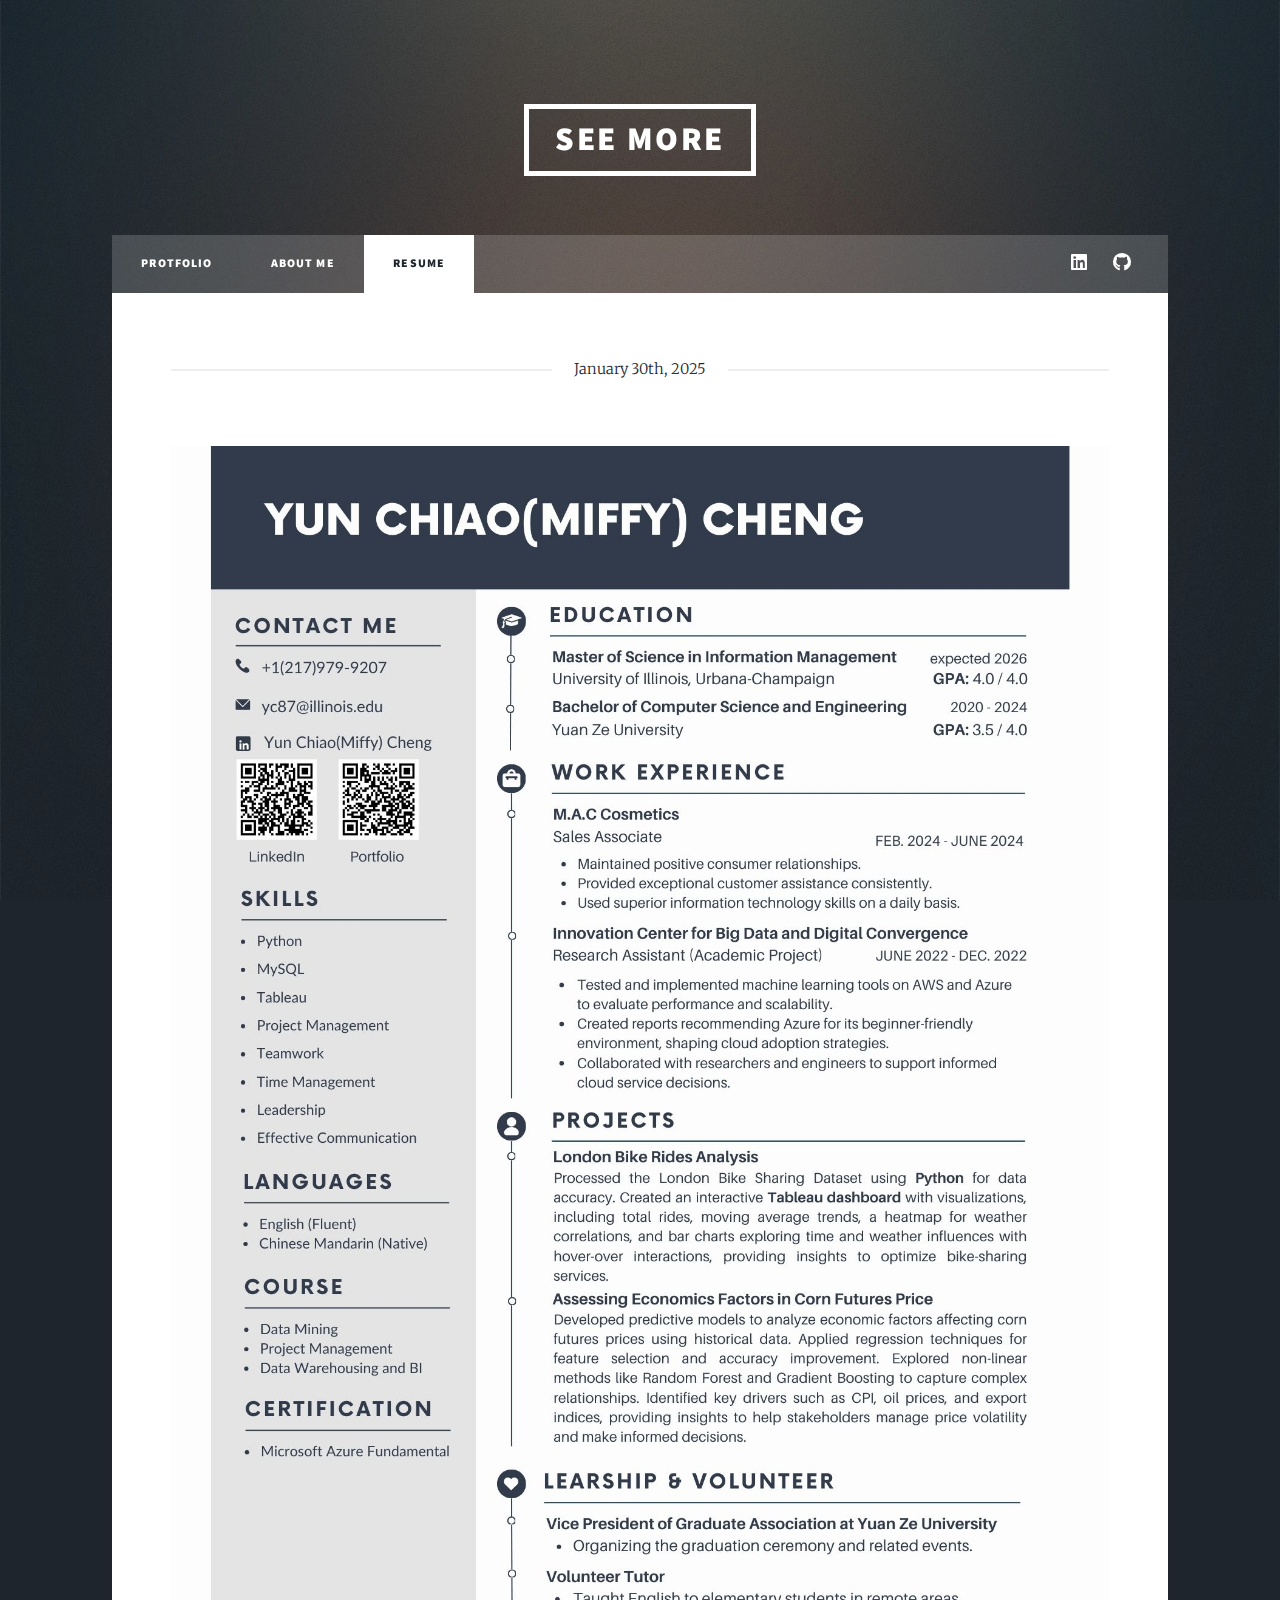
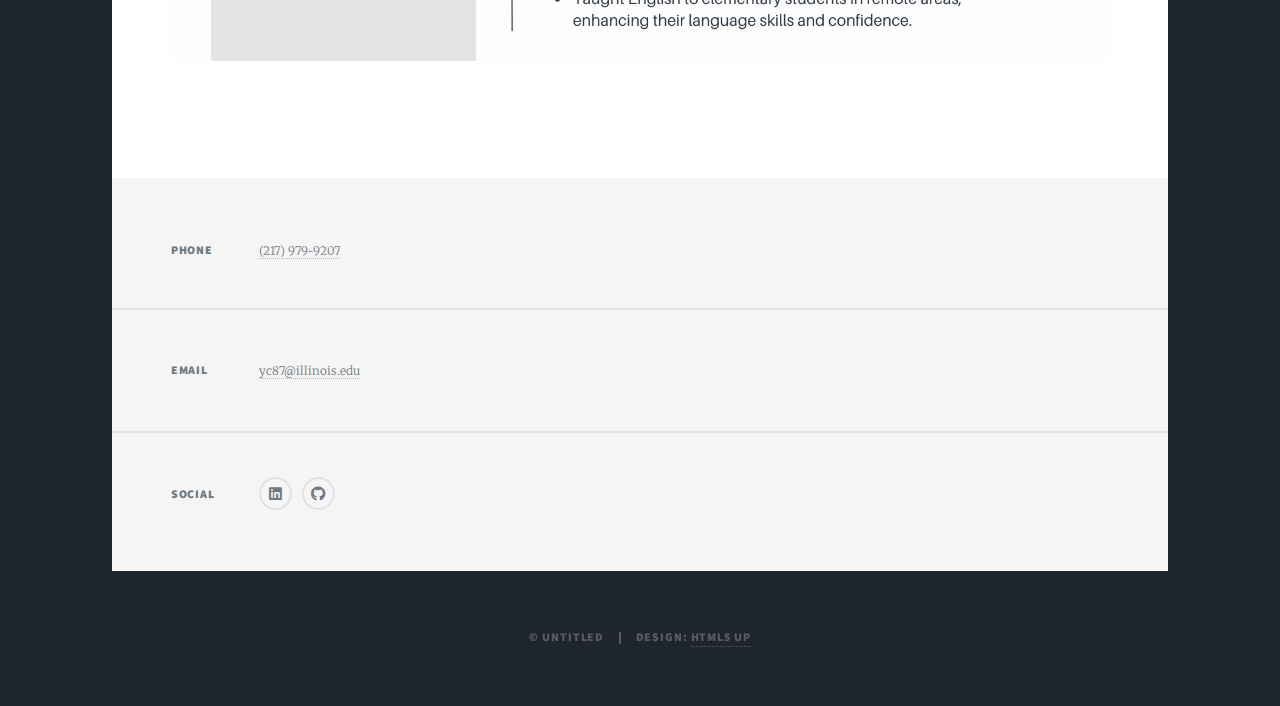
==== commit 766dc6ab: "update files" ====
--- a/Resume.html
+++ b/Resume.html
@@ -43,7 +43,7 @@
 								<header class="major">
 									<span class="date">January 30th, 2025</span>
 			
-									<div class="image main"><img src="images/PORTFOLIO.jpg" alt="" /></div>
+									<div class="image main"><img src="images/Portfolio.jpg" alt="" /></div>
 								</header>
 
 
